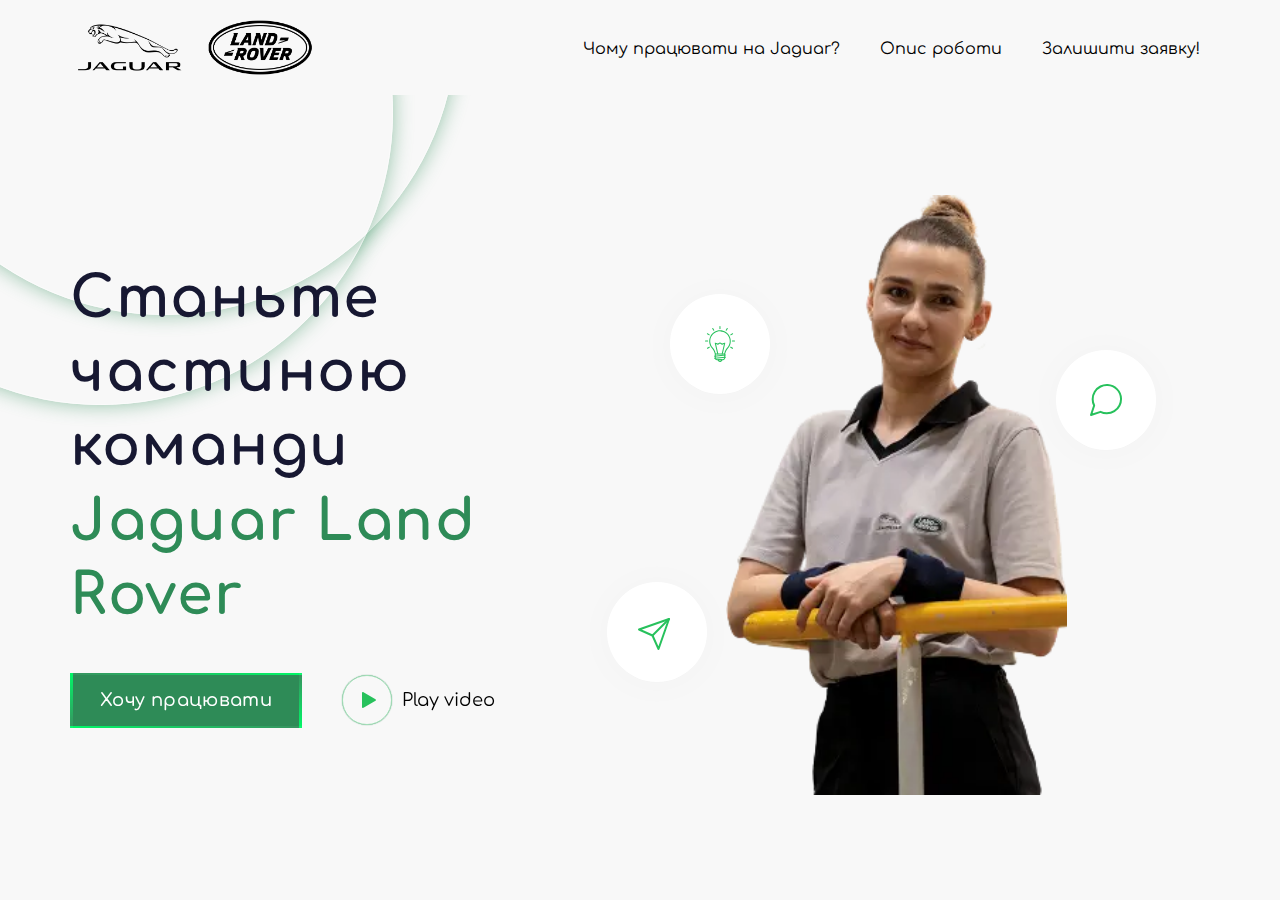
==== home.html @ 3f3bcf2e "Add files via upload" ====
<!DOCTYPE html>
<html lang="ru">

<head>
	<title>Jaguar Land Rover</title>
	<meta charset="UTF-8">
	<meta name="format-detection" content="telephone=no">
	<!-- <style>body{opacity: 0;}</style> -->
	<link rel="stylesheet" href="css/style.min.css?_v=20221115223405">
	<link rel="shortcut icon" href="favicon.ico">
	<!-- <meta name="robots" content="noindex, nofollow"> -->
	<meta name="viewport" content="width=device-width, initial-scale=1.0">
</head>

<body>
	<div data-fp data-fp-effect="fade" data-fp-bullets class="wrapper">
		<header class="header">
			<div class="header__container">
				<a href="" class="header__logo"><picture><source srcset="img/logo.webp" type="image/webp"><img src="img/logo.png" alt="Logo"></picture></a>
				<div class="header__menu menu">
					<nav class="menu__body">
						<ul class="menu__list">
							<li class="menu__item"><a id="benefits" href="#" class="menu__link">Чому працювати на Jaguar?</a></li>
							<li class="menu__item"><a id='hot-vacancy' href="#" class="menu__link">Опис роботи</a></li>
							<li class="menu__item"><a id="register-form" href="#" class="menu__link">Залишити заявку!</a></li>
						</ul>
					</nav>
				</div>
				<div class="header__actions">
					<button type="button" class="icon-menu"><span></span></button>
				</div>

			</div>
		</header>
		<main class="page">
			<section data-fp-section class="page__main main-block">
				<div class="main-block__container">
					<div class="main-block__body">
						<h1 class="main-block__title title title_main">Станьте частиною команди <span>Jaguar Land Rover</span> </h1>
						<div class="main-block__action">
							<button type="button" data-popup="#form-popup" class="main__button button">Хочу працювати<span></span><span></span><span></span><span></span></button>
							<button type="button" data-popup="#popup" data-popup-youtube="NEhsQ5lwHX8" class="main-block__play-video">Play video</button>
						</div>
					</div>
					<div class="main-block__image-ibg_contain">
						<picture><source srcset="img/main-block/01.webp" type="image/webp"><img src="img/main-block/01.png" alt="Image"></picture>
					</div>
					<div class="main-block__items items-main-block">
						<div data-prlx-mouse data-prlx-cx="100" data-prlx-cy="100" class="items-main-block__item items-main-block__item_1">
							<img src="img/main-block/icons/01.svg" alt="">
						</div>
						<div data-prlx-mouse data-prlx-cx="100" data-prlx-cy="100" data-prlx-dxr data-prlx-dyr class="items-main-block__item items-main-block__item_2">
							<img src="img/main-block/icons/02.svg" alt="">
						</div>
						<div data-prlx-mouse data-prlx-cx="100" data-prlx-cy="100" class="items-main-block__item items-main-block__item_3">
							<img src="img/main-block/icons/03.svg" alt="">
						</div>
					</div>
				</div>
				<div class="main-block__icons icons-main-block">
					<div data-prlx-mouse data-prlx-cx="150" data-prlx-cy="150" class="icons-main-block__circle icons-main-block__circle_1"></div>
					<div data-prlx-mouse data-prlx-cx="150" data-prlx-cy="150" data-prlx-dxr data-prlx-dyr class="icons-main-block__circle icons-main-block__circle_2"></div>
				</div>
			</section>
			<section data-fp-section class="page__work work-page">
				<div class="work-page__container">
					<div class="work-page__content">
						<div class="work-page__title title">Робота в Словаччині на виробничій лінії</div>
						<div class="work-page__text text">
							<p>Робота в Словаччині на виробничій лінії, де виробництво відбувається відповідно високих стандартів якості та точно визначених процесів.</p>
							<p>Пропонуємо роботу на повну зайнятість з оформленням напряму у компанії Jaguar Land Rover Slovakia.</p>
						</div>
						<a href="#" class="work-page__button button">Детальний опис <span></span> <span></span> <span></span></a>
					</div>
					<div class="work-page__media">
						<div class="work-page__video-ibg">
							<iframe src="https://www.youtube.com/embed/NEhsQ5lwHX8?start=1" title="YouTube video player" frameborder="0" allow="accelerometer; autoplay; clipboard-write; encrypted-media; gyroscope; picture-in-picture" allowfullscreen></iframe>
						</div>
					</div>
				</div>
			</section>
			<section data-fp-section class="page__benefits benefits-page">
				<div class="benefits-page__container">
					<h2 class="benefits-page__title title title_s44">Що ми пропонуємо</h2>
					<div class="benefits-page__items">
						<div class="benefits-page__item item-benefits-page">
							<div class="item-benefits-page__icon">
								<img src="https://www.pracajaguarlandrover.sk/wp-content/uploads/2021/05/handshake-1.svg" alt="icon">
							</div>
							<div class="item-benefits-page__title">Договір</div>
							<div class="item-benefits-page__text text">Договір на невизначений термін: одразу стаєте нашим співробітником. Пропонований пакет оплати включає основну фіксовану заробітну плату, надбавку, 13-та зарплата.</div>
						</div>
						<div class="benefits-page__item item-benefits-page">
							<div class="item-benefits-page__icon">
								<img src="https://www.pracajaguarlandrover.sk/wp-content/uploads/2021/05/dish.svg" alt="icon">
							</div>
							<div class="item-benefits-page__title">Харчування</div>
							<div class="item-benefits-page__text text">Харчування лише 1€. Під час перерви ви можете відпочити, або підкріпитися.</div>
						</div>
						<div class="benefits-page__item item-benefits-page">
							<div class="item-benefits-page__icon">
								<img src="https://www.pracajaguarlandrover.sk/wp-content/uploads/2021/05/euro-1.svg" alt="icon">
							</div>
							<div class="item-benefits-page__title">Оплата</div>
							<div class="item-benefits-page__text text">Розмір оплати надурочної роботи вищий, ніж передбачено законом.</div>
						</div>
						<div class="benefits-page__item item-benefits-page">
							<div class="item-benefits-page__icon">
								<img src="https://www.pracajaguarlandrover.sk/wp-content/uploads/2021/05/bus.svg" alt="icon">
							</div>
							<div class="item-benefits-page__title">Транспортування</div>
							<div class="item-benefits-page__text text">На місце роботи є можливість дістатись нашим автобусним транспортом, який курсує різними маршрутами з навшколишніх міст і сіл. </div>
						</div>
						<div class="benefits-page__item item-benefits-page">
							<div class="item-benefits-page__icon">
								<img src="https://www.pracajaguarlandrover.sk/wp-content/uploads/2021/05/sleeping.svg" alt="icon">
							</div>
							<div class="item-benefits-page__title">Проживання</div>
							<div class="item-benefits-page__text text">Якщо ви проживаєте на відстані більше ніж 70 кілометрів від Нітра, ви можете скористатись варіантами дешевого проживання біля заводу із зручним і безкоштовним транспортом до місця роботи.</div>
						</div>
						<div class="benefits-page__item item-benefits-page">
							<div class="item-benefits-page__icon">
								<img src="https://www.pracajaguarlandrover.sk/wp-content/uploads/2021/05/book.svg" alt="icon">
							</div>
							<div class="item-benefits-page__title">Освіта</div>
							<div class="item-benefits-page__text text">Для нас важливий ваш розвиток, тому ми пропонуємо освітні програми для навчання та кар’єрного росту.</div>
						</div>
					</div>
				</div>
			</section>
			<section data-fp-section class="page__saying saying-page">
				<div class="saying-page__container">
					<div class="saying-page__header">
						<h2 class="saying-page__title title">Що подобається нашим працівникам?</h2>
						<div data-da=".saying-page__slider, 767.98" class="saying-page__controls">
							<button type="button" class="saying-page__arrow saying-page__arrow_left">
								<img src="img/icon/arrow-right.svg" alt="arrow">
							</button>
							<button type="button" class="saying-page__arrow saying-page__arrow_right">
								<img src="img/icon/arrow-right.svg" alt="arrow">
							</button>
						</div>
					</div>
					<div class="saying-page__slider swiper">
						<div class="saying-page__wrapper swiper-wrapper">
							<div class="saying-page__slide swiper-slide">
								<div class="saying-page__image">
									<picture><source srcset="img/saying/1_UA.webp" type="image/webp"><img src="img/saying/1_UA.png" alt="image"></picture>
								</div>
								<div class="saying-page__mobile-image mobile-image">
									<div class="mobile-image__top">
										<picture><source srcset="img/saying/01_UA.webp" type="image/webp"><img src="img/saying/01_UA.png" alt="image"></picture>
									</div>
									<div class="mobile-image__bottom">
										<picture><source srcset="img/saying/1.2_UA.webp" type="image/webp"><img src="img/saying/1.2_UA.png" alt="image"></picture>
									</div>
								</div>
							</div>
							<div class="saying-page__slide swiper-slide">
								<div class="saying-page__image">
									<picture><source srcset="img/saying/2_UA.webp" type="image/webp"><img src="img/saying/2_UA.png" alt="image"></picture>
								</div>
								<div class="saying-page__mobile-image mobile-image">
									<div class="mobile-image__top">
										<picture><source srcset="img/saying/02_UA.webp" type="image/webp"><img src="img/saying/02_UA.png" alt="image"></picture>
									</div>
									<div class="mobile-image__bottom">
										<picture><source srcset="img/saying/2.2_UA.webp" type="image/webp"><img src="img/saying/2.2_UA.png" alt="image"></picture>
									</div>
								</div>
							</div>
							<div class="saying-page__slide swiper-slide">
								<div class="saying-page__image">
									<picture><source srcset="img/saying/3_UA.webp" type="image/webp"><img src="img/saying/3_UA.png" alt="image"></picture>
								</div>
								<div class="saying-page__mobile-image mobile-image">
									<div class="mobile-image__top">
										<picture><source srcset="img/saying/03_UA.webp" type="image/webp"><img src="img/saying/03_UA.png" alt="image"></picture>
									</div>
									<div class="mobile-image__bottom">
										<picture><source srcset="img/saying/3.2_UA.webp" type="image/webp"><img src="img/saying/3.2_UA.png" alt="image"></picture>
									</div>
								</div>
							</div>
							<div class="saying-page__slide swiper-slide">
								<div class="saying-page__image">
									<picture><source srcset="img/saying/4_UA.webp" type="image/webp"><img src="img/saying/4_UA.png" alt="image"></picture>
								</div>
								<div class="saying-page__mobile-image mobile-image">
									<div class="mobile-image__top">
										<picture><source srcset="img/saying/04_UA.webp" type="image/webp"><img src="img/saying/04_UA.png" alt="image"></picture>
									</div>
									<div class="mobile-image__bottom">
										<picture><source srcset="img/saying/4.2_UA.webp" type="image/webp"><img src="img/saying/4.2_UA.png" alt="image"></picture>
									</div>
								</div>
							</div>
							<div class="saying-page__slide swiper-slide">
								<div class="saying-page__image">
									<picture><source srcset="img/saying/5_UA.webp" type="image/webp"><img src="img/saying/5_UA.png" alt="image"></picture>
								</div>
								<div class="saying-page__mobile-image mobile-image">
									<div class="mobile-image__top">
										<picture><source srcset="img/saying/05_UA.webp" type="image/webp"><img src="img/saying/05_UA.png" alt="image"></picture>
									</div>
									<div class="mobile-image__bottom">
										<picture><source srcset="img/saying/5.2_UA.webp" type="image/webp"><img src="img/saying/5.2_UA.png" alt="image"></picture>
									</div>
								</div>
							</div>
						</div>
					</div>
				</div>
			</section>
			<section data-fp-section class="page__hot-vacancy hot-vacancy">
				<div class="hot-vacancy__container">
					<h2 class="hot-vacancy__title title title">Опис роботи</h2>
					<div class="hot-vacancy__body">
						<div class="hot-vacancy__content">
							<div class="hot-vacancy__sub-title">Оператор/ка виробництва початкова <span>заробітна плата : 1276€</span>
							</div>
							<div class="hot-vacancy__text text">Включає гарантовану тарифну заробітну плату в розмірі 1160 євро + бонус за відвідуваність до 10% (максимум 116 євро). <span>Ми гарантуємо підвищення заробітної плати під час наступних 6 років</span></div>
						</div>
						<div class="hot-vacancy__image">
							<picture><source srcset="img/hot-vacancy/image.webp" type="image/webp"><img src="img/hot-vacancy/image.jpeg" alt="image"></picture>
						</div>
					</div>
				</div>
			</section>
			<section data-fp-section id="advantages" class="page__advantages advantages-page">
				<div class="advantages-page__container">
					<h2 class="advantages-page__title title">Широкий спектр переваг</h2>
					<ol class="advantages-page__list list-advantages">
						<li class="list-advantages__item">Безкоштовний автобусний транспорт або грошова надбавка на транспорт</li>
						<li class="list-advantages__item">Харчування лише за 1 євро</li>
						<li class="list-advantages__item">400 євро на рік у вигляді бонусів за вашим вибором</li>
						<li class="list-advantages__item">До 150 євро допомоги на відпочинок та навчання</li>
						<li class="list-advantages__item">Підвищені надбавки за понаднормову роботу у вихідні дні, у порівнянні з тим, що передбачено трудовим законодавством.</li>
						<li class="list-advantages__item">100% покриття страхування життя та від нещасних випадків, додаткові внески роботодавця у пенсійне накопичення</li>
						<li class="list-advantages__item">Інші переваги офіціного працевлаштування, про які дізнаєтесь після реєстрації </li>
					</ol>
					<div class="advantages-page__city">Місце виконання роботи: <span>місто Нітра</span></div>
					<div class="advantages-page__text text">Ми забезпечуємо навчання та підтримку наших працівників, щоб ви знайшли роботу, якою будете пишатися.</div>
					<div class="advantages-page__sub-text">* усі суми в євро наведені до утримання податів та зборів</div>
				</div>
			</section>
			<section data-fp-section class="page__job job-page">
				<div class="job-page__container">
					<h2 class="job-page__title title">Також в нас є інші <span>відкриті вакансії</span> </h2>
					<ol class="job-page__list">
						<li class="job-page__item">Працівник технічного обслуговування у кузовному відділі</li>
						<li class="job-page__item">Виправних дефектів у кузовному відділі</li>
						<li class="job-page__item">Працівник технічного обслуговування у монтажному відділі</li>
						<li class="job-page__item">Автоелектрик</li>
						<li class="job-page__item">Автомеханік</li>
						<li class="job-page__item">Виправних дефектів у фарбувальному відділі</li>
						<li class="job-page__item">Технік з’єднання</li>
					</ol>
				</div>
			</section>
		</main>
		<div data-fp-section class="bottom">
			<div class="page__form form-page">
				<div class="form-page__container">
					<div class=" form-page__content">
						<div class="form-page__title-form title">Залишайте заявку і ми передзвонимо Вам для реєстрації на роботу</div>
						<form data-dev id="form" action="#" class="form-register">
							<div class="form-register__item">
								<label for="name" class="form-register__label">Ім’я*</label>
								<input id="name" data-required autocomplete="off" type="text" name="form[]" data-error="Введіть ваше ім’я" placeholder="Ваше повне ім’я" class="form-register__input">
							</div>
							<div class="form-register__item">
								<label for="phone" class="form-register__label">Номер телефону*</label>
								<input id="phone" data-required="tel" autocomplete="off" type="number" name="form[]" data-error="Введіть ваш номер телефону" placeholder="Ваш номер телефону" class="form-register__input">
							</div>
							<div class="form-register__item">
								<label for="email" class="form-register__label">Електронна пошта</label>
								<input autocomplete="off" type="email" name="form[]" data-error="Ошибка" placeholder="Пошта" class="form-register__input">
							</div>
							<button data-popup="#form-send-popup" type="submit" class="form-register__button button">НАДІСЛАТИ
								<span></span>
								<span></span>
								<span></span>
								<span></span>
							</button>
						</form>
					</div>
				</div>
			</div>
			<footer class="footer">
				<div class="footer__container">
					<a href="#" class="footer__logo">
						<picture><source srcset="img/logo.webp" type="image/webp"><img src="img/logo.png" alt="logo"></picture>
					</a>
					<a href="mailto:nabir@robotajaguarlandrover.com.ua" class="footer__mail">nabir@robotajaguarlandrover.com.ua</a>
				</div>
			</footer>
		</div>
	</div>
	<div id="popup" aria-hidden="true" class="popup">
		<div class="popup__wrapper">
			<div class="popup__content">
				<button data-close type="button" class="popup__close">Закрыти</button>
				<div class="popup__text">
				</div>
			</div>
		</div>
	</div>

	<div id="form-popup" aria-hidden="true" class="popup">
		<div class="popup__wrapper">
			<div class="popup__content">
				<button data-close type="button" class="popup__close">Закрити</button>
				<div class="form-page form-page_popup">
					<div class="form-page__title-form title">Залишайте заявку і ми передзвонимо Вам для реєстрації на роботу</div>
					<form data-dev id="form" action="#" class="form-register">
						<div class="form-register__item">
							<label for="name" class="form-register__label">Ім’я*</label>
							<input id="name" data-required autocomplete="off" type="text" name="form[]" data-error="Введіть ваше ім’я" placeholder="Ваше повне ім’я" class="form-register__input">
						</div>
						<div class="form-register__item">
							<label for="phone" class="form-register__label">Номер телефону*</label>
							<input id="phone" data-required="tel" autocomplete="off" type="number" name="form[]" data-error="Введіть ваш номер телефону" placeholder="Ваш номер телефону" class="form-register__input">
						</div>
						<div class="form-register__item">
							<label for="email" class="form-register__label">Електронна пошта</label>
							<input autocomplete="off" type="email" name="form[]" data-error="Ошибка" placeholder="Пошта" class="form-register__input">
						</div>
						<button data-popup="#form-send-popup" type="submit" class="form-register__button button">НАДІСЛАТИ
							<span></span>
							<span></span>
							<span></span>
							<span></span>
						</button>
					</form>
				</div>
			</div>
		</div>
	</div>


	<div id="form-send-popup" aria-hidden="true" class="popup">
		<div class="popup__wrapper">
			<div class="popup__content">
				<button data-close type="button" class="popup__close">Закрити</button>
				<div class="popup__text">
					<p>Вашу заявку успішно відправлено!</p>
					<p>Найближчим часом з вами зв'яжуться для уточнення всіх деталей.</p>
				</div>
			</div>
		</div>
	</div>
	<script src="js/app.min.js?_v=20221115223405"></script>
</body>

</html>
---- css/style.min.css ----
@charset "UTF-8";@import url(https://fonts.googleapis.com/css?family=Comfortaa:300,regular,500,600,700&display=swap);*{padding:0;margin:0;border:0}*,:after,:before{-webkit-box-sizing:border-box;box-sizing:border-box}body,html{height:100%;min-width:320px}body{color:#000;line-height:1;font-family:Comfortaa;font-size:1.125rem;-ms-text-size-adjust:100%;-moz-text-size-adjust:100%;-webkit-text-size-adjust:100%;-webkit-font-smoothing:antialiased;-moz-osx-font-smoothing:grayscale}button,input,textarea{font-family:Comfortaa;font-size:inherit}button{cursor:pointer;color:inherit;background-color:inherit}a{color:inherit}a:link,a:visited{text-decoration:none}a:hover{text-decoration:none}ul li{list-style:none}img{vertical-align:top}h1,h2,h3,h4,h5,h6{font-weight:inherit;font-size:inherit}body{background-color:#f8f8f8}.lock body{overflow:hidden;-ms-touch-action:none;touch-action:none;-ms-scroll-chaining:none;overscroll-behavior:none}.wrapper{min-height:100%;display:-webkit-box;display:-ms-flexbox;display:flex;-webkit-box-orient:vertical;-webkit-box-direction:normal;-ms-flex-direction:column;flex-direction:column;overflow:hidden}.wrapper>main{-webkit-box-flex:1;-ms-flex:1 1 auto;flex:1 1 auto}.wrapper>*{min-width:0}[class*=__container]{max-width:71.25rem;-webkit-box-sizing:content-box;box-sizing:content-box;margin:0 auto;padding:0 .9375rem}.button{display:inline-block;position:relative;padding:.875rem 1.875rem;font-weight:500;line-height:150%;letter-spacing:.02em;-ms-flex-negative:0;flex-shrink:0;text-align:center;overflow:hidden;background-color:#2e8b57;-webkit-transition:all .5s ease 0s;-o-transition:all .5s ease 0s;transition:all .5s ease 0s;color:#fff}.button::before{content:"";position:absolute;top:.125rem;left:.125rem;bottom:.125rem;width:0%;background-color:rgba(255,255,255,.05);-webkit-transition:all .5s ease 0s;-o-transition:all .5s ease 0s;transition:all .5s ease 0s}.button span:nth-child(1){position:absolute;top:0;left:0;width:100%;height:.125rem;background:-webkit-gradient(linear,left top,right top,from(rgba(255,255,255,.05)),to(#00f867));background:-o-linear-gradient(left,rgba(255,255,255,.05),#00f867);background:linear-gradient(to right,rgba(255,255,255,.05),#00f867);-webkit-animation:animate1 2s linear infinite;animation:animate1 2s linear infinite}.button span:nth-child(2){position:absolute;top:0;right:0;width:.1875rem;height:100%;background:-webkit-gradient(linear,left top,left bottom,from(rgba(255,255,255,.05)),to(#00f867));background:-o-linear-gradient(top,rgba(255,255,255,.05),#00f867);background:linear-gradient(to bottom,rgba(255,255,255,.05),#00f867);-webkit-animation:animate2 2s linear infinite;animation:animate2 2s linear infinite;-webkit-animation-delay:1s;animation-delay:1s}.button span:nth-child(3){position:absolute;bottom:0;right:0;width:100%;height:.125rem;background:-webkit-gradient(linear,right top,left top,from(rgba(255,255,255,.05)),to(#00f867));background:-o-linear-gradient(right,rgba(255,255,255,.05),#00f867);background:linear-gradient(to left,rgba(255,255,255,.05),#00f867);-webkit-animation:animate3 2s linear infinite;animation:animate3 2s linear infinite}.button span:nth-child(4){position:absolute;bottom:0;left:0;width:.1875rem;height:100%;background:-webkit-gradient(linear,left bottom,left top,from(rgba(255,255,255,.05)),to(#00f867));background:-o-linear-gradient(bottom,rgba(255,255,255,.05),#00f867);background:linear-gradient(to top,rgba(255,255,255,.05),#00f867);-webkit-animation:animate4 2s linear infinite;animation:animate4 2s linear infinite;-webkit-animation-delay:1s;animation-delay:1s}@-webkit-keyframes animate1{from{-webkit-transform:translateX(-100%);transform:translateX(-100%)}to{-webkit-transform:translateX(100%);transform:translateX(100%)}}@keyframes animate1{from{-webkit-transform:translateX(-100%);transform:translateX(-100%)}to{-webkit-transform:translateX(100%);transform:translateX(100%)}}@-webkit-keyframes animate2{from{-webkit-transform:translateY(-100%);transform:translateY(-100%)}to{-webkit-transform:translateY(100%);transform:translateY(100%)}}@keyframes animate2{from{-webkit-transform:translateY(-100%);transform:translateY(-100%)}to{-webkit-transform:translateY(100%);transform:translateY(100%)}}@-webkit-keyframes animate3{from{-webkit-transform:translateX(100%);transform:translateX(100%)}to{-webkit-transform:translateX(-100%);transform:translateX(-100%)}}@keyframes animate3{from{-webkit-transform:translateX(100%);transform:translateX(100%)}to{-webkit-transform:translateX(-100%);transform:translateX(-100%)}}@-webkit-keyframes animate4{from{-webkit-transform:translateY(100%);transform:translateY(100%)}to{-webkit-transform:translateY(-100%);transform:translateY(-100%)}}@keyframes animate4{from{-webkit-transform:translateY(100%);transform:translateY(100%)}to{-webkit-transform:translateY(-100%);transform:translateY(-100%)}}body::after{content:"";background-color:rgba(0,0,0,.5);position:fixed;width:100%;height:100%;top:0;left:0;opacity:0;-webkit-transition:opacity .8s ease 0s;-o-transition:opacity .8s ease 0s;transition:opacity .8s ease 0s;pointer-events:none;z-index:149}.popup-show body::after{opacity:1}.popup{position:fixed;top:0;left:0;bottom:0;right:0;padding:30px 10px;-webkit-transition:visibility .8s ease 0s;-o-transition:visibility .8s ease 0s;transition:visibility .8s ease 0s;visibility:hidden;pointer-events:none}.popup_show{z-index:150;visibility:visible;overflow:auto;pointer-events:auto}.popup_show .popup__content{visibility:visible;-webkit-transform:scale(1);-ms-transform:scale(1);transform:scale(1)}.popup__wrapper{display:-webkit-box;display:-ms-flexbox;display:flex;-webkit-box-orient:vertical;-webkit-box-direction:normal;-ms-flex-direction:column;flex-direction:column;-webkit-box-align:center;-ms-flex-align:center;align-items:center;min-height:100%;-webkit-box-flex:1;-ms-flex:1 1 auto;flex:1 1 auto;width:100%;display:flex;-webkit-box-pack:center;-ms-flex-pack:center;justify-content:center;align-items:center}.popup__content{visibility:hidden;-webkit-transform:scale(0);-ms-transform:scale(0);transform:scale(0);-webkit-transition:-webkit-transform .3s ease 0s;transition:-webkit-transform .3s ease 0s;-o-transition:transform .3s ease 0s;transition:transform .3s ease 0s;transition:transform .3s ease 0s,-webkit-transform .3s ease 0s;background-color:#eee;padding:20px;width:100%;max-width:900px;border-radius:20px}.lock .popup__content{visibility:visible}.popup__close{display:block;margin-left:auto;font-weight:700}.popup__close:not(:last-child){margin-bottom:1.25rem}.popup__text{line-height:1.2;text-align:center;-webkit-box-align:center;-ms-flex-align:center;align-items:center;font-size:1.875rem;position:relative;padding:1.25rem 0 2.5rem}.popup__text p:not(:last-child){margin-bottom:.625rem}.popup__text iframe{position:absolute;width:100%;height:100%;-o-object-fit:cover;object-fit:cover}.fp-init body{overflow:hidden;-ms-touch-action:none;touch-action:none;-ms-scroll-chaining:none;overscroll-behavior:none}[data-fp]{min-height:100vh}.touch [data-fp]{min-height:calc(var(--vh,1vh) * 100)}.fp-init [data-fp]{z-index:1;-ms-touch-action:none;touch-action:none;position:relative;overflow:hidden}.fp-switching [data-fp-section]{-ms-touch-action:none;touch-action:none}.fp-init [data-fp-section]{position:absolute;top:0;left:0;right:0;bottom:0;width:100%;height:100%;overflow:auto}.fp-init .cards-mode [data-fp-section],.fp-init .slider-mode [data-fp-section]{-webkit-transition:-webkit-transform .7s cubic-bezier(.55,.085,0,.99) 0s;transition:-webkit-transform .7s cubic-bezier(.55,.085,0,.99) 0s;-o-transition:transform .7s cubic-bezier(.55,.085,0,.99) 0s;transition:transform .7s cubic-bezier(.55,.085,0,.99) 0s;transition:transform .7s cubic-bezier(.55,.085,0,.99) 0s,-webkit-transform .7s cubic-bezier(.55,.085,0,.99) 0s}.fp-init .fade-mode [data-fp-section]{-webkit-transition:opacity .5s ease-in-out 0s,visibility .5s ease-in-out 0s;-o-transition:opacity .5s ease-in-out 0s,visibility .5s ease-in-out 0s;transition:opacity .5s ease-in-out 0s,visibility .5s ease-in-out 0s}.fp-bullets{position:fixed;top:50%;-webkit-transform:translate(0,-50%);-ms-transform:translate(0,-50%);transform:translate(0,-50%);right:2.5rem;max-height:100%;display:-webkit-box;display:-ms-flexbox;display:flex;-webkit-box-orient:vertical;-webkit-box-direction:normal;-ms-flex-direction:column;flex-direction:column;-ms-flex-wrap:wrap;flex-wrap:wrap;-webkit-box-align:center;-ms-flex-align:center;align-items:center;-webkit-box-pack:center;-ms-flex-pack:center;justify-content:center;z-index:10;gap:.625rem}.fp-bullets .fp-bullet{cursor:pointer;width:1.25rem;height:1.25rem;-webkit-box-flex:0;-ms-flex:0 0 1.25rem;flex:0 0 1.25rem;border-radius:.625rem;background-color:#2e8b57;-webkit-box-shadow:0 0 .1875rem #2e8b57,0 0 1.875rem rgba(255,255,255,.8);box-shadow:0 0 .1875rem #2e8b57,0 0 1.875rem rgba(255,255,255,.8);border:.0625rem solid #333;opacity:.6;-webkit-transition:opacity .4s ease-in-out 0s,background-color .4s ease-in-out 0s,-webkit-transform .4s ease-in-out 0s,-webkit-box-shadow .4s ease-in-out 0s;transition:opacity .4s ease-in-out 0s,background-color .4s ease-in-out 0s,-webkit-transform .4s ease-in-out 0s,-webkit-box-shadow .4s ease-in-out 0s;-o-transition:transform .4s ease-in-out 0s,opacity .4s ease-in-out 0s,background-color .4s ease-in-out 0s,box-shadow .4s ease-in-out 0s;transition:transform .4s ease-in-out 0s,opacity .4s ease-in-out 0s,background-color .4s ease-in-out 0s,box-shadow .4s ease-in-out 0s;transition:transform .4s ease-in-out 0s,opacity .4s ease-in-out 0s,background-color .4s ease-in-out 0s,box-shadow .4s ease-in-out 0s,-webkit-transform .4s ease-in-out 0s,-webkit-box-shadow .4s ease-in-out 0s}.fp-bullets .fp-bullet-active{opacity:1;background-color:#2e8b57;-webkit-transform:translate3D(-.3125rem,-.125rem,0);-ms-transform:translate3D(-.3125rem,-.125rem,0);transform:translate3D(-.3125rem,-.125rem,0);-webkit-box-shadow:.3125rem .125rem .1875rem #100c46,0 0 1.875rem rgba(255,255,255,.8);box-shadow:.3125rem .125rem .1875rem #100c46,0 0 1.875rem rgba(255,255,255,.8)}[class*=-ibg]{position:relative}[class*=-ibg] img{position:absolute;width:100%;height:100%;top:0;left:0;-o-object-fit:cover;object-fit:cover}[class*=-ibg_contain] img{-o-object-fit:contain;object-fit:contain}.title{font-weight:700;font-size:2.5rem;line-height:130%;color:#171832;letter-spacing:.03em}.title span{color:#2e8b57}.text{line-height:1.6;letter-spacing:.04em}.text p:not(:last-child){margin-bottom:.625rem}input[type=number]::-webkit-inner-spin-button,input[type=number]::-webkit-outer-spin-button{-webkit-appearance:none}input[type=number],input[type=number]:focus,input[type=number]:hover{-webkit-appearance:none;appearance:none;-moz-appearance:textfield}.header{position:fixed;top:0;left:0;width:100%;z-index:50;-webkit-transition:all .5s ease 0s;-o-transition:all .5s ease 0s;transition:all .5s ease 0s;padding:1.25rem 0;background-color:#f8f8f8}.header__container{display:-webkit-box;display:-ms-flexbox;display:flex;-webkit-box-align:center;-ms-flex-align:center;align-items:center}.header__logo{position:relative;z-index:5;-webkit-box-flex:0;-ms-flex:0 1 15.625rem;flex:0 1 15.625rem}.header__logo img{max-width:100%}.header__actions{position:relative;z-index:5;display:-webkit-box;display:-ms-flexbox;display:flex;-webkit-column-gap:1.25rem;-moz-column-gap:1.25rem;column-gap:1.25rem;-webkit-box-align:center;-ms-flex-align:center;align-items:center}.menu{-webkit-box-flex:1;-ms-flex:1 1 auto;flex:1 1 auto;padding:0 .625rem;display:-webkit-box;display:-ms-flexbox;display:flex;-webkit-box-pack:end;-ms-flex-pack:end;justify-content:flex-end}.menu__list{display:-webkit-box;display:-ms-flexbox;display:flex;-ms-flex-wrap:wrap;flex-wrap:wrap;-webkit-box-pack:center;-ms-flex-pack:center;justify-content:center;-webkit-box-align:center;-ms-flex-align:center;align-items:center;row-gap:.625rem}.menu__link{position:relative;font-size:1rem;-webkit-transition:color .3s ease 0s;-o-transition:color .3s ease 0s;transition:color .3s ease 0s}.menu__link::before{pointer-events:none;content:"";position:absolute;bottom:0;right:calc(50% - .8125rem);width:0;height:.125rem;background-color:#2e8b57;opacity:0;-webkit-transition:all .5s ease 0s;-o-transition:all .5s ease 0s;transition:all .5s ease 0s}.icon-menu{display:none}.main-block{padding-top:7.5rem;padding-bottom:1.875rem}.main-block__container{position:relative;display:-webkit-box;display:-ms-flexbox;display:flex;-webkit-box-align:center;-ms-flex-align:center;align-items:center;-webkit-box-pack:justify;-ms-flex-pack:justify;justify-content:space-between;gap:1.25rem;min-height:100%}.main-block__body{-webkit-box-flex:0;-ms-flex:0 1 45%;flex:0 1 45%}.main-block__title:not(:last-child){margin-bottom:2.5rem}.main-block__action{display:-webkit-box;display:-ms-flexbox;display:flex;gap:2.5rem;-webkit-box-align:center;-ms-flex-align:center;align-items:center}.main-block__play-video{position:relative;padding-left:3.75rem;-ms-flex-negative:0;flex-shrink:0;-webkit-transition:all .5s ease 0s;-o-transition:all .5s ease 0s;transition:all .5s ease 0s}.main-block__play-video::after,.main-block__play-video::before{content:"";position:absolute;top:50%;-webkit-transform:translate(0,-50%);-ms-transform:translate(0,-50%);transform:translate(0,-50%);left:0;height:3.125rem;width:3.125rem;-webkit-transition:all .3s ease 0s;-o-transition:all .3s ease 0s;transition:all .3s ease 0s}.main-block__play-video::before{background:url(../img/main-block/icons/play.svg) 0 0 no-repeat}.main-block__play-video::after{border-radius:50%;-webkit-box-shadow:0 0 1px #2e8d57;box-shadow:0 0 1px #2e8d57;-webkit-transform:translate(0,-50%);-ms-transform:translate(0,-50%);transform:translate(0,-50%);-webkit-animation:play 3s infinite linear;animation:play 3s infinite linear}.main-block__image-ibg_contain{-webkit-box-flex:0;-ms-flex:0 1 50%;flex:0 1 50%;padding-bottom:52.6315789474%}@-webkit-keyframes play{from{opacity:1;-webkit-box-shadow:0 0 1px #2e8d57;box-shadow:0 0 1px #2e8d57}to{opacity:0;-webkit-box-shadow:0 0 50px #2e8d57;box-shadow:0 0 50px #2e8d57}}@keyframes play{from{opacity:1;-webkit-box-shadow:0 0 1px #2e8d57;box-shadow:0 0 1px #2e8d57}to{opacity:0;-webkit-box-shadow:0 0 50px #2e8d57;box-shadow:0 0 50px #2e8d57}}.items-main-block__item{position:absolute;z-index:-1}.items-main-block__item_1{top:57.9132473623%;right:41.7094017094%}.items-main-block__item_2{top:19.4607268464%;right:36.3247863248%}.items-main-block__item_3{top:26.9636576788%;right:3.3333333333%}.icons-main-block__circle{position:absolute;border-radius:50%;border:1px solid #fff;-webkit-box-shadow:0 0 20px #2e8d57;box-shadow:0 0 20px #2e8d57;z-index:-1}.icons-main-block__circle_1{top:-30%;left:-10%}.icons-main-block__circle_2{top:-20%;left:-15%}.work-page{padding-top:7.5rem;padding-bottom:1.875rem}.work-page__container{min-height:100%;display:-webkit-box;display:-ms-flexbox;display:flex;-webkit-box-align:center;-ms-flex-align:center;align-items:center}.work-page__content{-webkit-transform:translate(-6.25rem,0);-ms-transform:translate(-6.25rem,0);transform:translate(-6.25rem,0);opacity:1;-webkit-transition:all .5s ease 0s;-o-transition:all .5s ease 0s;transition:all .5s ease 0s;-webkit-box-flex:1;-ms-flex:1 1 auto;flex:1 1 auto}.work-page__media{-webkit-box-flex:0;-ms-flex:0 0 50%;flex:0 0 50%;position:relative;-webkit-transform:translate(6.25rem,0);-ms-transform:translate(6.25rem,0);transform:translate(6.25rem,0);opacity:0;-webkit-transition:all .5s ease 0s;-o-transition:all .5s ease 0s;transition:all .5s ease 0s}.work-page__media::after,.work-page__media::before{content:"";position:absolute;background-color:#2e8b57;opacity:.2}.work-page__media::before{bottom:0;border-radius:0 100% 0 100%/0 0 100% 100%;-webkit-transform:translate(-50%,50%);-ms-transform:translate(-50%,50%);transform:translate(-50%,50%);left:0}.work-page__media::after{border-radius:50%;-webkit-transform:translate(30%,-30%);-ms-transform:translate(30%,-30%);transform:translate(30%,-30%);top:0;right:0}.work-page__video-ibg{border-radius:10px;overflow:hidden;position:relative;padding-bottom:60.5405405405%;z-index:1}.work-page__video-ibg iframe{position:absolute;width:100%;height:100%;top:0;left:0;-o-object-fit:cover;object-fit:cover}.work-page.active-section .work-page__content{-webkit-transform:translate(0,0);-ms-transform:translate(0,0);transform:translate(0,0);opacity:1}.work-page.active-section .work-page__media{opacity:1;-webkit-transform:translate(0,0);-ms-transform:translate(0,0);transform:translate(0,0)}.benefits-page{padding-top:7.5rem;padding-bottom:1.875rem;background-color:#fff}.benefits-page__container{min-height:100%;display:-webkit-box;display:-ms-flexbox;display:flex;-webkit-box-align:center;-ms-flex-align:center;align-items:center;-webkit-box-pack:center;-ms-flex-pack:center;justify-content:center;-webkit-box-orient:vertical;-webkit-box-direction:normal;-ms-flex-direction:column;flex-direction:column;-webkit-transition:all .5s ease 0s;-o-transition:all .5s ease 0s;transition:all .5s ease 0s}.benefits-page__title{opacity:0;-webkit-transform:translate(0,-6.25rem);-ms-transform:translate(0,-6.25rem);transform:translate(0,-6.25rem);-webkit-transition:all .5s ease 0s;-o-transition:all .5s ease 0s;transition:all .5s ease 0s;text-align:center}.benefits-page__title:not(:last-child){margin-bottom:1.5625rem}.active-section.benefits-page .benefits-page__title{opacity:1;-webkit-transform:translate(0,0);-ms-transform:translate(0,0);transform:translate(0,0)}.benefits-page__items{display:-ms-grid;display:grid;grid-template-columns:repeat(auto-fill,minmax(17.5rem,1fr));gap:1.875rem}.item-benefits-page{background:rgba(255,255,255,.7);border:1px solid rgba(0,0,0,.1);border-radius:10px;-webkit-box-shadow:0 6px 30px rgba(0,0,0,.03);box-shadow:0 6px 30px rgba(0,0,0,.03);padding:1.4375rem;text-align:center;-webkit-transition:all .5s ease 0s;-o-transition:all .5s ease 0s;transition:all .5s ease 0s}.item-benefits-page:nth-child(3n+2){opacity:0;-webkit-transform:translate(0,6.25rem);-ms-transform:translate(0,6.25rem);transform:translate(0,6.25rem)}.item-benefits-page:nth-child(3n+1){opacity:0;-webkit-transform:translate(-6.25rem,0);-ms-transform:translate(-6.25rem,0);transform:translate(-6.25rem,0)}.item-benefits-page:nth-child(3n+3){opacity:0;-webkit-transform:translate(6.25rem,0);-ms-transform:translate(6.25rem,0);transform:translate(6.25rem,0)}.active-section.benefits-page .item-benefits-page:nth-child(3n+2){opacity:1;-webkit-transform:translate(0,0);-ms-transform:translate(0,0);transform:translate(0,0)}.active-section.benefits-page .item-benefits-page:nth-child(3n+1){opacity:1;-webkit-transform:translate(0,0);-ms-transform:translate(0,0);transform:translate(0,0)}.active-section.benefits-page .item-benefits-page:nth-child(3n+3){opacity:1;-webkit-transform:translate(0,0);-ms-transform:translate(0,0);transform:translate(0,0)}.active-section.benefits-page .item-benefits-page:nth-child(2n+3){opacity:1;-webkit-transform:translate(0,0);-ms-transform:translate(0,0);transform:translate(0,0)}.item-benefits-page__icon{margin:0 auto;width:6.25rem;height:6.25rem;padding:1.875rem;background-color:#2e8b57;border-radius:50%}.item-benefits-page__icon img{max-width:100%}.item-benefits-page__icon:not(:last-child){margin-bottom:1.25rem}.item-benefits-page__title{font-weight:700;font-size:1.25rem;letter-spacing:.03em}.item-benefits-page__title:not(:last-child){margin-bottom:1.25rem}.item-benefits-page__text{font-size:.875rem;opacity:.8}.saying-page{padding-top:7.5rem;padding-bottom:1.875rem}.saying-page__container{min-height:100%;display:-webkit-box;display:-ms-flexbox;display:flex;-webkit-box-orient:vertical;-webkit-box-direction:normal;-ms-flex-direction:column;flex-direction:column;-webkit-box-pack:center;-ms-flex-pack:center;justify-content:center}.saying-page__header{display:-webkit-box;display:-ms-flexbox;display:flex;-webkit-box-align:center;-ms-flex-align:center;align-items:center;-webkit-box-pack:justify;-ms-flex-pack:justify;justify-content:space-between;gap:1.25rem;-webkit-transition:all .5s ease 0s;-o-transition:all .5s ease 0s;transition:all .5s ease 0s;-webkit-transform:translate(0,-6.25rem);-ms-transform:translate(0,-6.25rem);transform:translate(0,-6.25rem);opacity:0}.active-section.saying-page .saying-page__header{-webkit-transform:translate(0,0);-ms-transform:translate(0,0);transform:translate(0,0);opacity:1}.saying-page__title{position:relative}.saying-page__controls{display:-webkit-box;display:-ms-flexbox;display:flex;gap:2.5rem;-webkit-box-pack:center;-ms-flex-pack:center;justify-content:center}.saying-page__arrow{width:4.5rem;height:4.5rem;border-radius:50%;background:#fff;padding:1.625rem;-webkit-transition:all .5s ease 0s;-o-transition:all .5s ease 0s;transition:all .5s ease 0s}.saying-page__arrow.swiper-button-disabled{opacity:.5;cursor:not-allowed}.saying-page__arrow img{max-width:100%}.saying-page__arrow_left{-webkit-transform:rotateY(-180deg);transform:rotateY(-180deg)}.saying-page__slider{-webkit-transition:all .5s ease 0s;-o-transition:all .5s ease 0s;transition:all .5s ease 0s;-webkit-transform:translate(0,6.25rem);-ms-transform:translate(0,6.25rem);transform:translate(0,6.25rem);opacity:0}.active-section.saying-page .saying-page__slider{-webkit-transform:translate(0,0);-ms-transform:translate(0,0);transform:translate(0,0);opacity:1}.saying-page__wrapper:not(:last-child){margin-bottom:2.5rem}.saying-page__slide{border:1px solid rgba(0,0,0,.1);border-radius:10px;overflow:hidden}.saying-page__image img{width:100%}.saying-page__mobile-image img{width:100%}.mobile-image{display:none}.hot-vacancy{padding-top:7.5rem;padding-bottom:1.875rem;background-color:#fff}.hot-vacancy__container{min-height:100%;display:-webkit-box;display:-ms-flexbox;display:flex;-webkit-box-orient:vertical;-webkit-box-direction:normal;-ms-flex-direction:column;flex-direction:column;-webkit-box-pack:center;-ms-flex-pack:center;justify-content:center}.hot-vacancy__title{text-align:center;-webkit-transition:all .5s ease 0s;-o-transition:all .5s ease 0s;transition:all .5s ease 0s;-webkit-transform:translate(0,-6.25rem);-ms-transform:translate(0,-6.25rem);transform:translate(0,-6.25rem)}.active-section.hot-vacancy .hot-vacancy__title{-webkit-transform:translate(0,0);-ms-transform:translate(0,0);transform:translate(0,0);opacity:1}.hot-vacancy__body{display:-webkit-box;display:-ms-flexbox;display:flex;gap:1.875rem}.hot-vacancy__content{-webkit-transition:all .5s ease 0s;-o-transition:all .5s ease 0s;transition:all .5s ease 0s;-webkit-transform:translate(-6.25rem,0);-ms-transform:translate(-6.25rem,0);transform:translate(-6.25rem,0)}.active-section.hot-vacancy .hot-vacancy__content{-webkit-transform:translate(0,0);-ms-transform:translate(0,0);transform:translate(0,0);opacity:1}.hot-vacancy__sub-title{font-size:1.5625rem;line-height:1.3333333333}.hot-vacancy__sub-title span{color:#2e8b57}.hot-vacancy__sub-title:not(:last-child){margin-bottom:2.5rem}.hot-vacancy__text span{text-decoration:underline}.hot-vacancy__image{position:relative;-ms-flex-item-align:center;-ms-grid-row-align:center;align-self:center;-webkit-transition:all .5s ease 0s;-o-transition:all .5s ease 0s;transition:all .5s ease 0s;-webkit-transform:translate(6.25rem,0);-ms-transform:translate(6.25rem,0);transform:translate(6.25rem,0);-webkit-box-flex:0;-ms-flex:0 0 50%;flex:0 0 50%}.active-section.hot-vacancy .hot-vacancy__image{-webkit-transform:translate(0,0);-ms-transform:translate(0,0);transform:translate(0,0);opacity:1}.hot-vacancy__image::before{content:"";position:absolute;width:100%;height:100%;top:0;left:0;-webkit-transform:rotate(-8deg);-ms-transform:rotate(-8deg);transform:rotate(-8deg);background-color:#222;-webkit-box-shadow:0 0 .625rem #070707;box-shadow:0 0 .625rem #070707;border-radius:10px;z-index:-1}.hot-vacancy__image img{border-radius:10px;max-width:100%}.advantages-page{padding-top:7.5rem;padding-bottom:1.875rem}.advantages-page__container{min-height:100%;display:-webkit-box;display:-ms-flexbox;display:flex;-webkit-box-orient:vertical;-webkit-box-direction:normal;-ms-flex-direction:column;flex-direction:column;-webkit-box-pack:center;-ms-flex-pack:center;justify-content:center}.advantages-page__title{text-align:center;-webkit-transition:all .5s ease 0s;-o-transition:all .5s ease 0s;transition:all .5s ease 0s;-webkit-transform:translate(0,-6.25rem);-ms-transform:translate(0,-6.25rem);transform:translate(0,-6.25rem)}.active-section.advantages-page .advantages-page__title{-webkit-transform:translate(0,0);-ms-transform:translate(0,0);transform:translate(0,0);opacity:1}.advantages-page__title:not(:last-child){margin-bottom:1.25rem}.advantages-page__list:not(:last-child){margin-bottom:2.1875rem}.advantages-page__city span{color:#2e8b57}.advantages-page__city:not(:last-child){margin-bottom:.625rem}.advantages-page__text{line-height:1.3333333333}.advantages-page__text:not(:last-child){margin-bottom:.625rem}.advantages-page__sub-text{font-size:.875rem;opacity:.6}.advantages-page__city,.advantages-page__list,.advantages-page__sub-text,.advantages-page__text{-webkit-transition:all .5s ease 0s;-o-transition:all .5s ease 0s;transition:all .5s ease 0s;-webkit-transform:translate(0,6.25rem);-ms-transform:translate(0,6.25rem);transform:translate(0,6.25rem)}.active-section.advantages-page .advantages-page__city,.active-section.advantages-page .advantages-page__list,.active-section.advantages-page .advantages-page__sub-text,.active-section.advantages-page .advantages-page__text{-webkit-transform:translate(0,0);-ms-transform:translate(0,0);transform:translate(0,0);opacity:1}.list-advantages{list-style-type:none;counter-reset:item;display:-ms-grid;display:grid;gap:.625rem}.list-advantages__item{font-size:1.25rem;line-height:1.75;display:-webkit-box;display:-ms-flexbox;display:flex;-webkit-box-align:center;-ms-flex-align:center;align-items:center;gap:1.25rem}.list-advantages__item::before{display:-webkit-box;display:-ms-flexbox;display:flex;-webkit-box-pack:center;-ms-flex-pack:center;justify-content:center;-webkit-box-align:center;-ms-flex-align:center;align-items:center;-ms-flex-item-align:start;-ms-grid-row-align:start;align-self:start;color:#fff;counter-increment:item;content:counter(item);width:4.5rem;height:4rem;background:url(../img/icon/list.svg) center/cover no-repeat;font-size:1.5rem;text-align:center;font-weight:600;-ms-flex-negative:0;flex-shrink:0}.list-advantages__item:first-child::before{background:url(../img/icon/list-first-child.svg) center/cover no-repeat}.list-advantages__item:last-child::before{background:url(../img/icon/list-last-child.svg) center/cover no-repeat}.job-page{padding-top:7.5rem;padding-bottom:1.875rem;background-color:#fff}.job-page__container{display:-webkit-box;display:-ms-flexbox;display:flex;-webkit-box-orient:vertical;-webkit-box-direction:normal;-ms-flex-direction:column;flex-direction:column;min-height:100%;-webkit-box-pack:center;-ms-flex-pack:center;justify-content:center;gap:2.5rem}.job-page__title{text-align:center;-webkit-transition:all .5s ease 0s;-o-transition:all .5s ease 0s;transition:all .5s ease 0s;-webkit-transform:translate(0,-6.25rem);-ms-transform:translate(0,-6.25rem);transform:translate(0,-6.25rem)}.active-section.job-page .job-page__title{-webkit-transform:translate(0,0);-ms-transform:translate(0,0);transform:translate(0,0);opacity:1}.job-page__list{list-style-type:none;counter-reset:item;display:-ms-grid;display:grid;gap:1.25rem;-webkit-transition:all .5s ease 0s;-o-transition:all .5s ease 0s;transition:all .5s ease 0s;-webkit-transform:translate(0,6.25rem);-ms-transform:translate(0,6.25rem);transform:translate(0,6.25rem)}.active-section.job-page .job-page__list{-webkit-transform:translate(0,0);-ms-transform:translate(0,0);transform:translate(0,0);opacity:1}.job-page__item{font-size:1.25rem;line-height:2.25;display:-webkit-box;display:-ms-flexbox;display:flex;-webkit-box-align:center;-ms-flex-align:center;align-items:center;gap:1.25rem}.job-page__item::before{-ms-flex-item-align:start;align-self:flex-start;color:#fff;counter-increment:item;content:counter(item);border-radius:50%;width:3.375rem;height:3.375rem;background:#2e8b57;font-size:1.75rem;text-align:center;font-weight:600;-ms-flex-negative:0;flex-shrink:0;-webkit-box-shadow:0 0 5px #333;box-shadow:0 0 5px #333}.bottom{display:-webkit-box;display:-ms-flexbox;display:flex;-webkit-box-orient:vertical;-webkit-box-direction:normal;-ms-flex-direction:column;flex-direction:column;min-height:100%}.form-page{display:-ms-grid;display:grid;-webkit-box-align:center;-ms-flex-align:center;align-items:center;-webkit-box-flex:1;-ms-flex-positive:1;flex-grow:1;-webkit-transition:all .5s ease 0s;-o-transition:all .5s ease 0s;transition:all .5s ease 0s;-webkit-transform:translate(0,-6.25rem);-ms-transform:translate(0,-6.25rem);transform:translate(0,-6.25rem)}.active-section.bottom .form-page{-webkit-transform:translate(0,0);-ms-transform:translate(0,0);transform:translate(0,0);opacity:1}.form-page__content{display:-ms-grid;display:grid;justify-items:center;background-color:#fff;border:1px solid #e5e8ed;border-radius:1.25rem}.form-page__title-form{text-align:center}.form-page__title-form:not(:last-child){margin-bottom:3.125rem}.form-page.form-page_popup{padding:0;-webkit-box-flex:0;-ms-flex-positive:0;flex-grow:0;display:-ms-grid;display:grid;justify-items:center}.form-register{width:100%;max-width:37.5rem;display:-ms-grid;display:grid;gap:2.5rem}.form-register__item{display:-ms-grid;display:grid;gap:.625rem}.form-register__item._form-error input{border:.0625rem solid red}.form-register__input{border:.0625rem solid #e5e8ed;border-radius:.625rem;padding:.8125rem 1rem}.form-register__input:focus{outline:.0625rem solid #2e8b57}.form-register__button{text-transform:uppercase;-ms-grid-column-align:center;justify-self:center}.form__error{padding:.3125rem;color:red}.footer{padding:1.875rem 0;background-color:#fff}.footer__container{display:-webkit-box;display:-ms-flexbox;display:flex;-ms-flex-wrap:wrap;flex-wrap:wrap;-webkit-box-pack:justify;-ms-flex-pack:justify;justify-content:space-between;-webkit-box-align:center;-ms-flex-align:center;align-items:center;gap:1.25rem}.footer__logo{-webkit-box-flex:0;-ms-flex:0 1 15.625rem;flex:0 1 15.625rem}.footer__logo img{max-width:100%}.swiper{overflow:hidden}.swiper-wrapper{width:100%;height:100%;-webkit-box-sizing:content-box;box-sizing:content-box;display:-webkit-box;display:-ms-flexbox;display:flex;position:relative}.swiper-vertical .swiper-wrapper{-webkit-box-orient:vertical;-webkit-box-direction:normal;-ms-flex-direction:column;flex-direction:column}.swiper-autoheight .swiper-wrapper{-webkit-box-align:start;-ms-flex-align:start;align-items:flex-start}.swiper-initialized .swiper-slide{-ms-flex-negative:0;flex-shrink:0}.swiper-android .swiper-slide,.swiper-android .swiper-wrapper{-webkit-transform:translate3d(0,0,0);transform:translate3d(0,0,0)}.swiper-button-lock{display:none!important}@media (min-width:61.99875em){.saying-page__title{padding-left:5.1875rem}.saying-page__title::before{content:"";position:absolute;top:50%;left:0;width:4.25rem;height:.125rem;background-color:#2e8b57;opacity:.5;-webkit-box-shadow:0 2px 30px rgba(0,0,0,.03);box-shadow:0 2px 30px rgba(0,0,0,.03)}}@media (min-width:73.125em){.title{font-size:2.5rem}.title_main{font-size:3.5625rem}.menu__list{-webkit-column-gap:2.5rem;-moz-column-gap:2.5rem;column-gap:2.5rem}.icons-main-block__circle{width:36.5625rem}.icons-main-block__circle{height:36.5625rem}.work-page__content{padding-right:5rem}.work-page__title:not(:last-child){margin-bottom:2.5rem}.work-page__text:not(:last-child){margin-bottom:3.75rem}.work-page__media::after,.work-page__media::before{width:15.125rem}.work-page__media::after,.work-page__media::before{height:15.125rem}.saying-page__header:not(:last-child){margin-bottom:4.375rem}.hot-vacancy__title:not(:last-child){margin-bottom:3.75rem}.form-page{padding-top:8.125rem}.form-page{padding-bottom:4.375rem}.form-page__content{padding:2.5rem}.footer__mail{font-size:1.125rem}}@media (max-width:1800px){.icons-main-block__circle{opacity:.5}}@media (max-width:20em){.title{font-size:1.875rem}.title_main{font-size:2.5rem}.icons-main-block__circle{width:21.875rem}.icons-main-block__circle{height:21.875rem}.work-page__title:not(:last-child){margin-bottom:1.25rem}.work-page__text:not(:last-child){margin-bottom:2.5rem}.work-page__media::after,.work-page__media::before{width:6.25rem}.work-page__media::after,.work-page__media::before{height:6.25rem}.saying-page__header:not(:last-child){margin-bottom:2.5rem}.hot-vacancy__title:not(:last-child){margin-bottom:2.1875rem}.form-page{padding-top:6.875rem}.form-page{padding-bottom:1.875rem}.form-page__content{padding:1.25rem}.footer__mail{font-size:.875rem}}@media (max-width:84.375em){.fp-bullets .fp-bullet{display:none}.work-page__media::after{display:none}}@media (max-width:73.125em){.fp-bullets{right:1.25rem}}@media (max-width:61.99875em){.menu__body{position:fixed;width:100%;height:100%;display:-webkit-box;display:-ms-flexbox;display:flex;-webkit-box-orient:vertical;-webkit-box-direction:normal;-ms-flex-direction:column;flex-direction:column;-webkit-box-align:end;-ms-flex-align:end;align-items:flex-end;top:0;left:-100%;-webkit-transition:all .5s ease 0s;-o-transition:all .5s ease 0s;transition:all .5s ease 0s;overflow:auto;background-color:#f8f8f8;gap:1.875rem;padding-left:.9375rem;padding-right:.9375rem;padding-bottom:1.875rem}.menu__body::before{content:"";position:fixed;top:0;left:-100%;-webkit-transition:all .5s ease 0s;-o-transition:all .5s ease 0s;transition:all .5s ease 0s;width:100%;background-color:#f8f8f8;z-index:2}.menu-open .menu__body{left:0}.menu-open .menu__body::before{left:0}.menu__list{-webkit-box-align:end;-ms-flex-align:end;align-items:flex-end;-webkit-box-orient:vertical;-webkit-box-direction:normal;-ms-flex-direction:column;flex-direction:column;text-align:right;row-gap:2.5rem}.menu__link::before{right:0;bottom:-.625rem;opacity:1}.icon-menu{display:block;position:relative;width:1.875rem;height:1.125rem;cursor:pointer;z-index:5}.icon-menu span,.icon-menu::after,.icon-menu::before{content:"";-webkit-transition:all .5s ease 0s;-o-transition:all .5s ease 0s;transition:all .5s ease 0s;right:0;position:absolute;width:100%;height:.125rem;background-color:#000}.icon-menu::before{top:0}.icon-menu::after{bottom:0}.icon-menu span{top:calc(50% - .0625rem)}.menu-open .icon-menu span{width:0}.menu-open .icon-menu::before{top:calc(50% - .0625rem);-webkit-transform:rotate(-45deg);-ms-transform:rotate(-45deg);transform:rotate(-45deg)}.menu-open .icon-menu::after{bottom:calc(50% - .0625rem);-webkit-transform:rotate(45deg);-ms-transform:rotate(45deg);transform:rotate(45deg)}.items-main-block__item{opacity:.5}}@media (max-width:61.99875em) and (max-width:20em){.menu__body{padding-top:8.125rem}.menu__link{font-size:1.25rem}.menu__link::before{width:3.75rem}}@media (max-width:61.99875em) and (max-width:0.125em){.menu__body::before{height:4.5rem}}@media (max-width:61.9375em){.menu__list{-webkit-column-gap:.9375rem;-moz-column-gap:.9375rem;column-gap:.9375rem}}@media (max-width:47.99875em){.touch [data-fp]{-webkit-transition:height .2s;-o-transition:height .2s;transition:height .2s}.main-block__container{-webkit-box-orient:vertical;-webkit-box-direction:normal;-ms-flex-direction:column;flex-direction:column}.main-block__image-ibg_contain{-webkit-box-flex:1;-ms-flex:1 1 100%;flex:1 1 100%;-ms-flex-item-align:stretch;-ms-grid-row-align:stretch;align-self:stretch}.items-main-block__item_1{top:80.8909730363%;right:73.3333333333%}.items-main-block__item_2{top:35.8733880422%;right:53.4188034188%}.items-main-block__item_3{top:46.8933177022%;right:.8547008547%}.work-page__container{-webkit-box-orient:vertical;-webkit-box-direction:normal;-ms-flex-direction:column;flex-direction:column;row-gap:1.25rem;-webkit-box-align:stretch;-ms-flex-align:stretch;align-items:stretch}.work-page__content{padding-right:1.25rem}.work-page__content{padding:0}.saying-page__slider{margin:0 -.9375rem;padding-left:.9375rem}.saying-page__image{display:none}.mobile-image{display:block}.hot-vacancy__container{-webkit-box-orient:vertical;-webkit-box-direction:normal;-ms-flex-direction:column;flex-direction:column;-webkit-box-align:stretch;-ms-flex-align:stretch;align-items:stretch}.hot-vacancy__title{margin:0 -.9375rem;padding-left:.9375rem}.hot-vacancy__body{-webkit-box-orient:vertical;-webkit-box-direction:normal;-ms-flex-direction:column;flex-direction:column}}@media (max-width:47.99875em) and (max-width:29.99875em){.items-main-block__item{display:none}}@media (max-width:29.99875em){.button{width:100%}.fp-bullets{top:auto;bottom:1.25rem;-webkit-transform:translate(50%,0);-ms-transform:translate(50%,0);transform:translate(50%,0);-webkit-box-orient:horizontal;-webkit-box-direction:normal;-ms-flex-direction:row;flex-direction:row;right:50%}.main-block__action{-webkit-box-orient:vertical;-webkit-box-direction:normal;-ms-flex-direction:column;flex-direction:column;-webkit-box-align:stretch;-ms-flex-align:stretch;align-items:stretch}.main-block__play-video{-ms-flex-item-align:start;align-self:flex-start}}@media (min-width:20em) and (max-width:73.125em){@supports (font-size:clamp(1.875rem ,1.6397058824rem + 1.1764705882vw ,2.5rem)){.title{font-size:clamp(1.875rem ,1.6397058824rem + 1.1764705882vw ,2.5rem)}}@supports not (font-size:clamp(1.875rem ,1.6397058824rem + 1.1764705882vw ,2.5rem)){.title{font-size:calc(1.875rem + .625 * (100vw - 20rem)/ 53.125)}}@supports (font-size:clamp(2.5rem ,2.1rem + 2vw ,3.5625rem)){.title_main{font-size:clamp(2.5rem ,2.1rem + 2vw ,3.5625rem)}}@supports not (font-size:clamp(2.5rem ,2.1rem + 2vw ,3.5625rem)){.title_main{font-size:calc(2.5rem + 1.0625 * (100vw - 20rem)/ 53.125)}}@supports (width:clamp(21.875rem ,16.3455882353rem + 27.6470588235vw ,36.5625rem)){.icons-main-block__circle{width:clamp(21.875rem ,16.3455882353rem + 27.6470588235vw ,36.5625rem)}}@supports not (width:clamp(21.875rem ,16.3455882353rem + 27.6470588235vw ,36.5625rem)){.icons-main-block__circle{width:calc(21.875rem + 14.6875 * (100vw - 20rem)/ 53.125)}}@supports (height:clamp(21.875rem ,16.3455882353rem + 27.6470588235vw ,36.5625rem)){.icons-main-block__circle{height:clamp(21.875rem ,16.3455882353rem + 27.6470588235vw ,36.5625rem)}}@supports not (height:clamp(21.875rem ,16.3455882353rem + 27.6470588235vw ,36.5625rem)){.icons-main-block__circle{height:calc(21.875rem + 14.6875 * (100vw - 20rem)/ 53.125)}}@supports (margin-bottom:clamp(1.25rem ,0.7794117647rem + 2.3529411765vw ,2.5rem)){.work-page__title:not(:last-child){margin-bottom:clamp(1.25rem ,.7794117647rem + 2.3529411765vw ,2.5rem)}}@supports not (margin-bottom:clamp(1.25rem ,0.7794117647rem + 2.3529411765vw ,2.5rem)){.work-page__title:not(:last-child){margin-bottom:calc(1.25rem + 1.25 * (100vw - 20rem)/ 53.125)}}@supports (margin-bottom:clamp(2.5rem ,2.0294117647rem + 2.3529411765vw ,3.75rem)){.work-page__text:not(:last-child){margin-bottom:clamp(2.5rem ,2.0294117647rem + 2.3529411765vw ,3.75rem)}}@supports not (margin-bottom:clamp(2.5rem ,2.0294117647rem + 2.3529411765vw ,3.75rem)){.work-page__text:not(:last-child){margin-bottom:calc(2.5rem + 1.25 * (100vw - 20rem)/ 53.125)}}@supports (width:clamp(6.25rem ,2.9088235294rem + 16.7058823529vw ,15.125rem)){.work-page__media::after,.work-page__media::before{width:clamp(6.25rem ,2.9088235294rem + 16.7058823529vw ,15.125rem)}}@supports not (width:clamp(6.25rem ,2.9088235294rem + 16.7058823529vw ,15.125rem)){.work-page__media::after,.work-page__media::before{width:calc(6.25rem + 8.875 * (100vw - 20rem)/ 53.125)}}@supports (height:clamp(6.25rem ,2.9088235294rem + 16.7058823529vw ,15.125rem)){.work-page__media::after,.work-page__media::before{height:clamp(6.25rem ,2.9088235294rem + 16.7058823529vw ,15.125rem)}}@supports not (height:clamp(6.25rem ,2.9088235294rem + 16.7058823529vw ,15.125rem)){.work-page__media::after,.work-page__media::before{height:calc(6.25rem + 8.875 * (100vw - 20rem)/ 53.125)}}@supports (margin-bottom:clamp(2.5rem ,1.7941176471rem + 3.5294117647vw ,4.375rem)){.saying-page__header:not(:last-child){margin-bottom:clamp(2.5rem ,1.7941176471rem + 3.5294117647vw ,4.375rem)}}@supports not (margin-bottom:clamp(2.5rem ,1.7941176471rem + 3.5294117647vw ,4.375rem)){.saying-page__header:not(:last-child){margin-bottom:calc(2.5rem + 1.875 * (100vw - 20rem)/ 53.125)}}@supports (margin-bottom:clamp(2.1875rem ,1.5992647059rem + 2.9411764706vw ,3.75rem)){.hot-vacancy__title:not(:last-child){margin-bottom:clamp(2.1875rem ,1.5992647059rem + 2.9411764706vw ,3.75rem)}}@supports not (margin-bottom:clamp(2.1875rem ,1.5992647059rem + 2.9411764706vw ,3.75rem)){.hot-vacancy__title:not(:last-child){margin-bottom:calc(2.1875rem + 1.5625 * (100vw - 20rem)/ 53.125)}}@supports (padding-top:clamp(6.875rem ,6.4044117647rem + 2.3529411765vw ,8.125rem)){.form-page{padding-top:clamp(6.875rem ,6.4044117647rem + 2.3529411765vw ,8.125rem)}}@supports not (padding-top:clamp(6.875rem ,6.4044117647rem + 2.3529411765vw ,8.125rem)){.form-page{padding-top:calc(6.875rem + 1.25 * (100vw - 20rem)/ 53.125)}}@supports (padding-bottom:clamp(1.875rem ,0.9338235294rem + 4.7058823529vw ,4.375rem)){.form-page{padding-bottom:clamp(1.875rem ,.9338235294rem + 4.7058823529vw ,4.375rem)}}@supports not (padding-bottom:clamp(1.875rem ,0.9338235294rem + 4.7058823529vw ,4.375rem)){.form-page{padding-bottom:calc(1.875rem + 2.5 * (100vw - 20rem)/ 53.125)}}@supports (padding:clamp(1.25rem ,0.7794117647rem + 2.3529411765vw ,2.5rem)){.form-page__content{padding:clamp(1.25rem ,.7794117647rem + 2.3529411765vw ,2.5rem)}}@supports not (padding:clamp(1.25rem ,0.7794117647rem + 2.3529411765vw ,2.5rem)){.form-page__content{padding:calc(1.25rem + 1.25 * (100vw - 20rem)/ 53.125)}}@supports (font-size:clamp(0.875rem ,0.7808823529rem + 0.4705882353vw ,1.125rem)){.footer__mail{font-size:clamp(.875rem ,.7808823529rem + .4705882353vw ,1.125rem)}}@supports not (font-size:clamp(0.875rem ,0.7808823529rem + 0.4705882353vw ,1.125rem)){.footer__mail{font-size:calc(.875rem + .25 * (100vw - 20rem)/ 53.125)}}}@media (max-width:61.99875em) and (min-width:73.125em){.menu__body{padding-top:9.375rem}.menu__link{font-size:1.875rem}.menu__link::before{width:7.5rem}}@media (max-width:61.99875em) and (min-width:20em) and (max-width:73.125em){@supports (padding-top:clamp(8.125rem ,7.6544117647rem + 2.3529411765vw ,9.375rem)){.menu__body{padding-top:clamp(8.125rem ,7.6544117647rem + 2.3529411765vw ,9.375rem)}}@supports not (padding-top:clamp(8.125rem ,7.6544117647rem + 2.3529411765vw ,9.375rem)){.menu__body{padding-top:calc(8.125rem + 1.25 * (100vw - 20rem)/ 53.125)}}@supports (font-size:clamp(1.25rem ,1.0147058824rem + 1.1764705882vw ,1.875rem)){.menu__link{font-size:clamp(1.25rem ,1.0147058824rem + 1.1764705882vw ,1.875rem)}}@supports not (font-size:clamp(1.25rem ,1.0147058824rem + 1.1764705882vw ,1.875rem)){.menu__link{font-size:calc(1.25rem + .625 * (100vw - 20rem)/ 53.125)}}@supports (width:clamp(3.75rem ,2.3382352941rem + 7.0588235294vw ,7.5rem)){.menu__link::before{width:clamp(3.75rem ,2.3382352941rem + 7.0588235294vw ,7.5rem)}}@supports not (width:clamp(3.75rem ,2.3382352941rem + 7.0588235294vw ,7.5rem)){.menu__link::before{width:calc(3.75rem + 3.75 * (100vw - 20rem)/ 53.125)}}}@media (max-width:61.99875em) and (min-width:20em){.menu__body::before{height:6.5625rem}}@media (max-width:61.99875em) and (min-width:0.125em) and (max-width:20em){@supports (height:clamp(4.5rem ,4.4870283019rem + 10.3773584906vw ,6.5625rem)){.menu__body::before{height:clamp(4.5rem ,4.4870283019rem + 10.3773584906vw ,6.5625rem)}}@supports not (height:clamp(4.5rem ,4.4870283019rem + 10.3773584906vw ,6.5625rem)){.menu__body::before{height:calc(4.5rem + 2.0625 * (100vw - .125rem)/ 19.875)}}}@media (min-width:61.9375em) and (max-width:73.125em){@supports ((-moz-column-gap:clamp(0.9375rem ,-7.7129888268rem + 13.9664804469vw ,2.5rem)) or (column-gap:clamp(0.9375rem ,-7.7129888268rem + 13.9664804469vw ,2.5rem))){.menu__list{-webkit-column-gap:clamp(.9375rem ,-7.7129888268rem + 13.9664804469vw ,2.5rem);-moz-column-gap:clamp(.9375rem ,-7.7129888268rem + 13.9664804469vw ,2.5rem);column-gap:clamp(.9375rem ,-7.7129888268rem + 13.9664804469vw ,2.5rem)}}@supports not ((-moz-column-gap:clamp(0.9375rem ,-7.7129888268rem + 13.9664804469vw ,2.5rem)) or (column-gap:clamp(0.9375rem ,-7.7129888268rem + 13.9664804469vw ,2.5rem))){.menu__list{-webkit-column-gap:calc(.9375rem + 1.5625 * (100vw - 61.9375rem)/ 11.1875);-moz-column-gap:calc(.9375rem + 1.5625 * (100vw - 61.9375rem)/ 11.1875);column-gap:calc(.9375rem + 1.5625 * (100vw - 61.9375rem)/ 11.1875)}}}@media (max-width:61.99875em) and (min-width:47.99875em){.main-block__action{-webkit-box-orient:vertical;-webkit-box-direction:normal;-ms-flex-direction:column;flex-direction:column;-webkit-box-align:stretch;-ms-flex-align:stretch;align-items:stretch}.main-block__play-video{-ms-flex-item-align:start;align-self:flex-start}}@media (min-width:47.99875em) and (max-width:73.125em){@supports (padding-right:clamp(1.25rem ,-5.9136361375rem + 14.9246306154vw ,5rem)){.work-page__content{padding-right:clamp(1.25rem ,-5.9136361375rem + 14.9246306154vw ,5rem)}}@supports not (padding-right:clamp(1.25rem ,-5.9136361375rem + 14.9246306154vw ,5rem)){.work-page__content{padding-right:calc(1.25rem + 3.75 * (100vw - 47.99875rem)/ 25.12625)}}}@media (any-hover:hover){.button:hover{-webkit-box-shadow:.3125rem .3125rem .625rem #000;box-shadow:.3125rem .3125rem .625rem #000}.button:hover::before{width:100%}.fp-bullets .fp-bullet:hover{opacity:1}.menu__link:hover{color:#2e8b57}.menu__link:hover::before{bottom:-.9375rem;opacity:1;width:calc(100% + 1.625rem);right:-.8125rem}.main-block__play-video:hover::after,.main-block__play-video:hover::before{-webkit-transform:translate(0,-50%) scale(1.2);-ms-transform:translate(0,-50%) scale(1.2);transform:translate(0,-50%) scale(1.2)}.item-benefits-page:hover{-webkit-box-shadow:0 6px 30px rgba(0,0,0,.3);box-shadow:0 6px 30px rgba(0,0,0,.3)}.saying-page__arrow:hover{-webkit-box-shadow:0 0 .625rem #000;box-shadow:0 0 .625rem #000}.footer:hover{text-decoration:underline}}
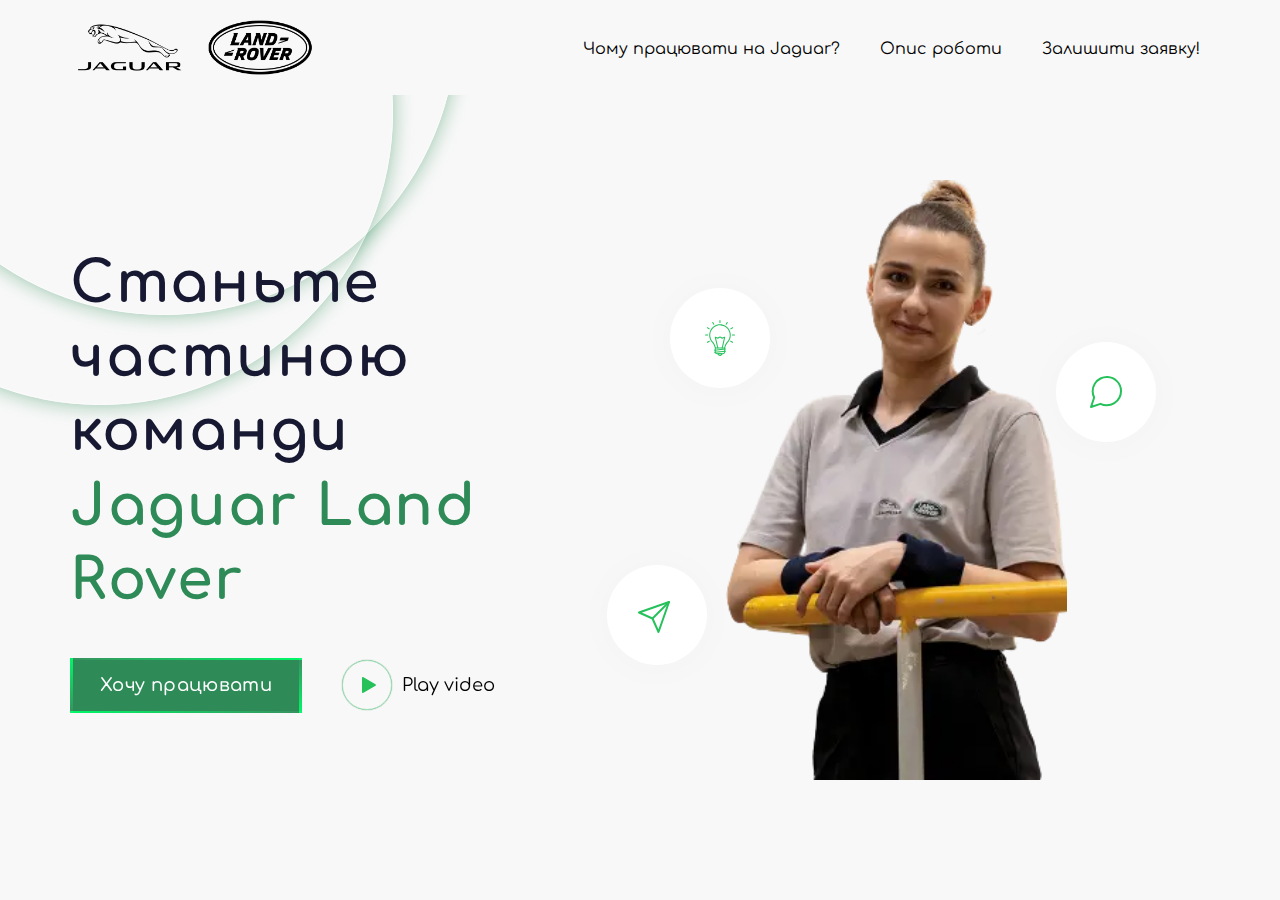
==== commit 15ec6560: "Add files via upload" ====
--- a/home.html
+++ b/home.html
@@ -6,14 +6,14 @@
 	<meta charset="UTF-8">
 	<meta name="format-detection" content="telephone=no">
 	<!-- <style>body{opacity: 0;}</style> -->
-	<link rel="stylesheet" href="css/style.min.css?_v=20221115223405">
+	<link rel="stylesheet" href="css/style.min.css?_v=20221116085236">
 	<link rel="shortcut icon" href="favicon.ico">
 	<!-- <meta name="robots" content="noindex, nofollow"> -->
 	<meta name="viewport" content="width=device-width, initial-scale=1.0">
 </head>
 
 <body>
-	<div data-fp data-fp-effect="fade" data-fp-bullets class="wrapper">
+	<div data-fp data-fp-bullets class="wrapper">
 		<header class="header">
 			<div class="header__container">
 				<a href="" class="header__logo"><picture><source srcset="img/logo.webp" type="image/webp"><img src="img/logo.png" alt="Logo"></picture></a>
@@ -301,7 +301,7 @@
 		<div class="popup__wrapper">
 			<div class="popup__content">
 				<button data-close type="button" class="popup__close">Закрыти</button>
-				<div class="popup__text">
+				<div data-popup-youtube-place class="popup__video">
 				</div>
 			</div>
 		</div>
@@ -350,7 +350,7 @@
 			</div>
 		</div>
 	</div>
-	<script src="js/app.min.js?_v=20221115223405"></script>
+	<script src="js/app.min.js?_v=20221116085236"></script>
 </body>
 
 </html>--- a/css/style.min.css
+++ b/css/style.min.css
@@ -1 +1 @@
-@charset "UTF-8";@import url(https://fonts.googleapis.com/css?family=Comfortaa:300,regular,500,600,700&display=swap);*{padding:0;margin:0;border:0}*,:after,:before{-webkit-box-sizing:border-box;box-sizing:border-box}body,html{height:100%;min-width:320px}body{color:#000;line-height:1;font-family:Comfortaa;font-size:1.125rem;-ms-text-size-adjust:100%;-moz-text-size-adjust:100%;-webkit-text-size-adjust:100%;-webkit-font-smoothing:antialiased;-moz-osx-font-smoothing:grayscale}button,input,textarea{font-family:Comfortaa;font-size:inherit}button{cursor:pointer;color:inherit;background-color:inherit}a{color:inherit}a:link,a:visited{text-decoration:none}a:hover{text-decoration:none}ul li{list-style:none}img{vertical-align:top}h1,h2,h3,h4,h5,h6{font-weight:inherit;font-size:inherit}body{background-color:#f8f8f8}.lock body{overflow:hidden;-ms-touch-action:none;touch-action:none;-ms-scroll-chaining:none;overscroll-behavior:none}.wrapper{min-height:100%;display:-webkit-box;display:-ms-flexbox;display:flex;-webkit-box-orient:vertical;-webkit-box-direction:normal;-ms-flex-direction:column;flex-direction:column;overflow:hidden}.wrapper>main{-webkit-box-flex:1;-ms-flex:1 1 auto;flex:1 1 auto}.wrapper>*{min-width:0}[class*=__container]{max-width:71.25rem;-webkit-box-sizing:content-box;box-sizing:content-box;margin:0 auto;padding:0 .9375rem}.button{display:inline-block;position:relative;padding:.875rem 1.875rem;font-weight:500;line-height:150%;letter-spacing:.02em;-ms-flex-negative:0;flex-shrink:0;text-align:center;overflow:hidden;background-color:#2e8b57;-webkit-transition:all .5s ease 0s;-o-transition:all .5s ease 0s;transition:all .5s ease 0s;color:#fff}.button::before{content:"";position:absolute;top:.125rem;left:.125rem;bottom:.125rem;width:0%;background-color:rgba(255,255,255,.05);-webkit-transition:all .5s ease 0s;-o-transition:all .5s ease 0s;transition:all .5s ease 0s}.button span:nth-child(1){position:absolute;top:0;left:0;width:100%;height:.125rem;background:-webkit-gradient(linear,left top,right top,from(rgba(255,255,255,.05)),to(#00f867));background:-o-linear-gradient(left,rgba(255,255,255,.05),#00f867);background:linear-gradient(to right,rgba(255,255,255,.05),#00f867);-webkit-animation:animate1 2s linear infinite;animation:animate1 2s linear infinite}.button span:nth-child(2){position:absolute;top:0;right:0;width:.1875rem;height:100%;background:-webkit-gradient(linear,left top,left bottom,from(rgba(255,255,255,.05)),to(#00f867));background:-o-linear-gradient(top,rgba(255,255,255,.05),#00f867);background:linear-gradient(to bottom,rgba(255,255,255,.05),#00f867);-webkit-animation:animate2 2s linear infinite;animation:animate2 2s linear infinite;-webkit-animation-delay:1s;animation-delay:1s}.button span:nth-child(3){position:absolute;bottom:0;right:0;width:100%;height:.125rem;background:-webkit-gradient(linear,right top,left top,from(rgba(255,255,255,.05)),to(#00f867));background:-o-linear-gradient(right,rgba(255,255,255,.05),#00f867);background:linear-gradient(to left,rgba(255,255,255,.05),#00f867);-webkit-animation:animate3 2s linear infinite;animation:animate3 2s linear infinite}.button span:nth-child(4){position:absolute;bottom:0;left:0;width:.1875rem;height:100%;background:-webkit-gradient(linear,left bottom,left top,from(rgba(255,255,255,.05)),to(#00f867));background:-o-linear-gradient(bottom,rgba(255,255,255,.05),#00f867);background:linear-gradient(to top,rgba(255,255,255,.05),#00f867);-webkit-animation:animate4 2s linear infinite;animation:animate4 2s linear infinite;-webkit-animation-delay:1s;animation-delay:1s}@-webkit-keyframes animate1{from{-webkit-transform:translateX(-100%);transform:translateX(-100%)}to{-webkit-transform:translateX(100%);transform:translateX(100%)}}@keyframes animate1{from{-webkit-transform:translateX(-100%);transform:translateX(-100%)}to{-webkit-transform:translateX(100%);transform:translateX(100%)}}@-webkit-keyframes animate2{from{-webkit-transform:translateY(-100%);transform:translateY(-100%)}to{-webkit-transform:translateY(100%);transform:translateY(100%)}}@keyframes animate2{from{-webkit-transform:translateY(-100%);transform:translateY(-100%)}to{-webkit-transform:translateY(100%);transform:translateY(100%)}}@-webkit-keyframes animate3{from{-webkit-transform:translateX(100%);transform:translateX(100%)}to{-webkit-transform:translateX(-100%);transform:translateX(-100%)}}@keyframes animate3{from{-webkit-transform:translateX(100%);transform:translateX(100%)}to{-webkit-transform:translateX(-100%);transform:translateX(-100%)}}@-webkit-keyframes animate4{from{-webkit-transform:translateY(100%);transform:translateY(100%)}to{-webkit-transform:translateY(-100%);transform:translateY(-100%)}}@keyframes animate4{from{-webkit-transform:translateY(100%);transform:translateY(100%)}to{-webkit-transform:translateY(-100%);transform:translateY(-100%)}}body::after{content:"";background-color:rgba(0,0,0,.5);position:fixed;width:100%;height:100%;top:0;left:0;opacity:0;-webkit-transition:opacity .8s ease 0s;-o-transition:opacity .8s ease 0s;transition:opacity .8s ease 0s;pointer-events:none;z-index:149}.popup-show body::after{opacity:1}.popup{position:fixed;top:0;left:0;bottom:0;right:0;padding:30px 10px;-webkit-transition:visibility .8s ease 0s;-o-transition:visibility .8s ease 0s;transition:visibility .8s ease 0s;visibility:hidden;pointer-events:none}.popup_show{z-index:150;visibility:visible;overflow:auto;pointer-events:auto}.popup_show .popup__content{visibility:visible;-webkit-transform:scale(1);-ms-transform:scale(1);transform:scale(1)}.popup__wrapper{display:-webkit-box;display:-ms-flexbox;display:flex;-webkit-box-orient:vertical;-webkit-box-direction:normal;-ms-flex-direction:column;flex-direction:column;-webkit-box-align:center;-ms-flex-align:center;align-items:center;min-height:100%;-webkit-box-flex:1;-ms-flex:1 1 auto;flex:1 1 auto;width:100%;display:flex;-webkit-box-pack:center;-ms-flex-pack:center;justify-content:center;align-items:center}.popup__content{visibility:hidden;-webkit-transform:scale(0);-ms-transform:scale(0);transform:scale(0);-webkit-transition:-webkit-transform .3s ease 0s;transition:-webkit-transform .3s ease 0s;-o-transition:transform .3s ease 0s;transition:transform .3s ease 0s;transition:transform .3s ease 0s,-webkit-transform .3s ease 0s;background-color:#eee;padding:20px;width:100%;max-width:900px;border-radius:20px}.lock .popup__content{visibility:visible}.popup__close{display:block;margin-left:auto;font-weight:700}.popup__close:not(:last-child){margin-bottom:1.25rem}.popup__text{line-height:1.2;text-align:center;-webkit-box-align:center;-ms-flex-align:center;align-items:center;font-size:1.875rem;position:relative;padding:1.25rem 0 2.5rem}.popup__text p:not(:last-child){margin-bottom:.625rem}.popup__text iframe{position:absolute;width:100%;height:100%;-o-object-fit:cover;object-fit:cover}.fp-init body{overflow:hidden;-ms-touch-action:none;touch-action:none;-ms-scroll-chaining:none;overscroll-behavior:none}[data-fp]{min-height:100vh}.touch [data-fp]{min-height:calc(var(--vh,1vh) * 100)}.fp-init [data-fp]{z-index:1;-ms-touch-action:none;touch-action:none;position:relative;overflow:hidden}.fp-switching [data-fp-section]{-ms-touch-action:none;touch-action:none}.fp-init [data-fp-section]{position:absolute;top:0;left:0;right:0;bottom:0;width:100%;height:100%;overflow:auto}.fp-init .cards-mode [data-fp-section],.fp-init .slider-mode [data-fp-section]{-webkit-transition:-webkit-transform .7s cubic-bezier(.55,.085,0,.99) 0s;transition:-webkit-transform .7s cubic-bezier(.55,.085,0,.99) 0s;-o-transition:transform .7s cubic-bezier(.55,.085,0,.99) 0s;transition:transform .7s cubic-bezier(.55,.085,0,.99) 0s;transition:transform .7s cubic-bezier(.55,.085,0,.99) 0s,-webkit-transform .7s cubic-bezier(.55,.085,0,.99) 0s}.fp-init .fade-mode [data-fp-section]{-webkit-transition:opacity .5s ease-in-out 0s,visibility .5s ease-in-out 0s;-o-transition:opacity .5s ease-in-out 0s,visibility .5s ease-in-out 0s;transition:opacity .5s ease-in-out 0s,visibility .5s ease-in-out 0s}.fp-bullets{position:fixed;top:50%;-webkit-transform:translate(0,-50%);-ms-transform:translate(0,-50%);transform:translate(0,-50%);right:2.5rem;max-height:100%;display:-webkit-box;display:-ms-flexbox;display:flex;-webkit-box-orient:vertical;-webkit-box-direction:normal;-ms-flex-direction:column;flex-direction:column;-ms-flex-wrap:wrap;flex-wrap:wrap;-webkit-box-align:center;-ms-flex-align:center;align-items:center;-webkit-box-pack:center;-ms-flex-pack:center;justify-content:center;z-index:10;gap:.625rem}.fp-bullets .fp-bullet{cursor:pointer;width:1.25rem;height:1.25rem;-webkit-box-flex:0;-ms-flex:0 0 1.25rem;flex:0 0 1.25rem;border-radius:.625rem;background-color:#2e8b57;-webkit-box-shadow:0 0 .1875rem #2e8b57,0 0 1.875rem rgba(255,255,255,.8);box-shadow:0 0 .1875rem #2e8b57,0 0 1.875rem rgba(255,255,255,.8);border:.0625rem solid #333;opacity:.6;-webkit-transition:opacity .4s ease-in-out 0s,background-color .4s ease-in-out 0s,-webkit-transform .4s ease-in-out 0s,-webkit-box-shadow .4s ease-in-out 0s;transition:opacity .4s ease-in-out 0s,background-color .4s ease-in-out 0s,-webkit-transform .4s ease-in-out 0s,-webkit-box-shadow .4s ease-in-out 0s;-o-transition:transform .4s ease-in-out 0s,opacity .4s ease-in-out 0s,background-color .4s ease-in-out 0s,box-shadow .4s ease-in-out 0s;transition:transform .4s ease-in-out 0s,opacity .4s ease-in-out 0s,background-color .4s ease-in-out 0s,box-shadow .4s ease-in-out 0s;transition:transform .4s ease-in-out 0s,opacity .4s ease-in-out 0s,background-color .4s ease-in-out 0s,box-shadow .4s ease-in-out 0s,-webkit-transform .4s ease-in-out 0s,-webkit-box-shadow .4s ease-in-out 0s}.fp-bullets .fp-bullet-active{opacity:1;background-color:#2e8b57;-webkit-transform:translate3D(-.3125rem,-.125rem,0);-ms-transform:translate3D(-.3125rem,-.125rem,0);transform:translate3D(-.3125rem,-.125rem,0);-webkit-box-shadow:.3125rem .125rem .1875rem #100c46,0 0 1.875rem rgba(255,255,255,.8);box-shadow:.3125rem .125rem .1875rem #100c46,0 0 1.875rem rgba(255,255,255,.8)}[class*=-ibg]{position:relative}[class*=-ibg] img{position:absolute;width:100%;height:100%;top:0;left:0;-o-object-fit:cover;object-fit:cover}[class*=-ibg_contain] img{-o-object-fit:contain;object-fit:contain}.title{font-weight:700;font-size:2.5rem;line-height:130%;color:#171832;letter-spacing:.03em}.title span{color:#2e8b57}.text{line-height:1.6;letter-spacing:.04em}.text p:not(:last-child){margin-bottom:.625rem}input[type=number]::-webkit-inner-spin-button,input[type=number]::-webkit-outer-spin-button{-webkit-appearance:none}input[type=number],input[type=number]:focus,input[type=number]:hover{-webkit-appearance:none;appearance:none;-moz-appearance:textfield}.header{position:fixed;top:0;left:0;width:100%;z-index:50;-webkit-transition:all .5s ease 0s;-o-transition:all .5s ease 0s;transition:all .5s ease 0s;padding:1.25rem 0;background-color:#f8f8f8}.header__container{display:-webkit-box;display:-ms-flexbox;display:flex;-webkit-box-align:center;-ms-flex-align:center;align-items:center}.header__logo{position:relative;z-index:5;-webkit-box-flex:0;-ms-flex:0 1 15.625rem;flex:0 1 15.625rem}.header__logo img{max-width:100%}.header__actions{position:relative;z-index:5;display:-webkit-box;display:-ms-flexbox;display:flex;-webkit-column-gap:1.25rem;-moz-column-gap:1.25rem;column-gap:1.25rem;-webkit-box-align:center;-ms-flex-align:center;align-items:center}.menu{-webkit-box-flex:1;-ms-flex:1 1 auto;flex:1 1 auto;padding:0 .625rem;display:-webkit-box;display:-ms-flexbox;display:flex;-webkit-box-pack:end;-ms-flex-pack:end;justify-content:flex-end}.menu__list{display:-webkit-box;display:-ms-flexbox;display:flex;-ms-flex-wrap:wrap;flex-wrap:wrap;-webkit-box-pack:center;-ms-flex-pack:center;justify-content:center;-webkit-box-align:center;-ms-flex-align:center;align-items:center;row-gap:.625rem}.menu__link{position:relative;font-size:1rem;-webkit-transition:color .3s ease 0s;-o-transition:color .3s ease 0s;transition:color .3s ease 0s}.menu__link::before{pointer-events:none;content:"";position:absolute;bottom:0;right:calc(50% - .8125rem);width:0;height:.125rem;background-color:#2e8b57;opacity:0;-webkit-transition:all .5s ease 0s;-o-transition:all .5s ease 0s;transition:all .5s ease 0s}.icon-menu{display:none}.main-block{padding-top:7.5rem;padding-bottom:1.875rem}.main-block__container{position:relative;display:-webkit-box;display:-ms-flexbox;display:flex;-webkit-box-align:center;-ms-flex-align:center;align-items:center;-webkit-box-pack:justify;-ms-flex-pack:justify;justify-content:space-between;gap:1.25rem;min-height:100%}.main-block__body{-webkit-box-flex:0;-ms-flex:0 1 45%;flex:0 1 45%}.main-block__title:not(:last-child){margin-bottom:2.5rem}.main-block__action{display:-webkit-box;display:-ms-flexbox;display:flex;gap:2.5rem;-webkit-box-align:center;-ms-flex-align:center;align-items:center}.main-block__play-video{position:relative;padding-left:3.75rem;-ms-flex-negative:0;flex-shrink:0;-webkit-transition:all .5s ease 0s;-o-transition:all .5s ease 0s;transition:all .5s ease 0s}.main-block__play-video::after,.main-block__play-video::before{content:"";position:absolute;top:50%;-webkit-transform:translate(0,-50%);-ms-transform:translate(0,-50%);transform:translate(0,-50%);left:0;height:3.125rem;width:3.125rem;-webkit-transition:all .3s ease 0s;-o-transition:all .3s ease 0s;transition:all .3s ease 0s}.main-block__play-video::before{background:url(../img/main-block/icons/play.svg) 0 0 no-repeat}.main-block__play-video::after{border-radius:50%;-webkit-box-shadow:0 0 1px #2e8d57;box-shadow:0 0 1px #2e8d57;-webkit-transform:translate(0,-50%);-ms-transform:translate(0,-50%);transform:translate(0,-50%);-webkit-animation:play 3s infinite linear;animation:play 3s infinite linear}.main-block__image-ibg_contain{-webkit-box-flex:0;-ms-flex:0 1 50%;flex:0 1 50%;padding-bottom:52.6315789474%}@-webkit-keyframes play{from{opacity:1;-webkit-box-shadow:0 0 1px #2e8d57;box-shadow:0 0 1px #2e8d57}to{opacity:0;-webkit-box-shadow:0 0 50px #2e8d57;box-shadow:0 0 50px #2e8d57}}@keyframes play{from{opacity:1;-webkit-box-shadow:0 0 1px #2e8d57;box-shadow:0 0 1px #2e8d57}to{opacity:0;-webkit-box-shadow:0 0 50px #2e8d57;box-shadow:0 0 50px #2e8d57}}.items-main-block__item{position:absolute;z-index:-1}.items-main-block__item_1{top:57.9132473623%;right:41.7094017094%}.items-main-block__item_2{top:19.4607268464%;right:36.3247863248%}.items-main-block__item_3{top:26.9636576788%;right:3.3333333333%}.icons-main-block__circle{position:absolute;border-radius:50%;border:1px solid #fff;-webkit-box-shadow:0 0 20px #2e8d57;box-shadow:0 0 20px #2e8d57;z-index:-1}.icons-main-block__circle_1{top:-30%;left:-10%}.icons-main-block__circle_2{top:-20%;left:-15%}.work-page{padding-top:7.5rem;padding-bottom:1.875rem}.work-page__container{min-height:100%;display:-webkit-box;display:-ms-flexbox;display:flex;-webkit-box-align:center;-ms-flex-align:center;align-items:center}.work-page__content{-webkit-transform:translate(-6.25rem,0);-ms-transform:translate(-6.25rem,0);transform:translate(-6.25rem,0);opacity:1;-webkit-transition:all .5s ease 0s;-o-transition:all .5s ease 0s;transition:all .5s ease 0s;-webkit-box-flex:1;-ms-flex:1 1 auto;flex:1 1 auto}.work-page__media{-webkit-box-flex:0;-ms-flex:0 0 50%;flex:0 0 50%;position:relative;-webkit-transform:translate(6.25rem,0);-ms-transform:translate(6.25rem,0);transform:translate(6.25rem,0);opacity:0;-webkit-transition:all .5s ease 0s;-o-transition:all .5s ease 0s;transition:all .5s ease 0s}.work-page__media::after,.work-page__media::before{content:"";position:absolute;background-color:#2e8b57;opacity:.2}.work-page__media::before{bottom:0;border-radius:0 100% 0 100%/0 0 100% 100%;-webkit-transform:translate(-50%,50%);-ms-transform:translate(-50%,50%);transform:translate(-50%,50%);left:0}.work-page__media::after{border-radius:50%;-webkit-transform:translate(30%,-30%);-ms-transform:translate(30%,-30%);transform:translate(30%,-30%);top:0;right:0}.work-page__video-ibg{border-radius:10px;overflow:hidden;position:relative;padding-bottom:60.5405405405%;z-index:1}.work-page__video-ibg iframe{position:absolute;width:100%;height:100%;top:0;left:0;-o-object-fit:cover;object-fit:cover}.work-page.active-section .work-page__content{-webkit-transform:translate(0,0);-ms-transform:translate(0,0);transform:translate(0,0);opacity:1}.work-page.active-section .work-page__media{opacity:1;-webkit-transform:translate(0,0);-ms-transform:translate(0,0);transform:translate(0,0)}.benefits-page{padding-top:7.5rem;padding-bottom:1.875rem;background-color:#fff}.benefits-page__container{min-height:100%;display:-webkit-box;display:-ms-flexbox;display:flex;-webkit-box-align:center;-ms-flex-align:center;align-items:center;-webkit-box-pack:center;-ms-flex-pack:center;justify-content:center;-webkit-box-orient:vertical;-webkit-box-direction:normal;-ms-flex-direction:column;flex-direction:column;-webkit-transition:all .5s ease 0s;-o-transition:all .5s ease 0s;transition:all .5s ease 0s}.benefits-page__title{opacity:0;-webkit-transform:translate(0,-6.25rem);-ms-transform:translate(0,-6.25rem);transform:translate(0,-6.25rem);-webkit-transition:all .5s ease 0s;-o-transition:all .5s ease 0s;transition:all .5s ease 0s;text-align:center}.benefits-page__title:not(:last-child){margin-bottom:1.5625rem}.active-section.benefits-page .benefits-page__title{opacity:1;-webkit-transform:translate(0,0);-ms-transform:translate(0,0);transform:translate(0,0)}.benefits-page__items{display:-ms-grid;display:grid;grid-template-columns:repeat(auto-fill,minmax(17.5rem,1fr));gap:1.875rem}.item-benefits-page{background:rgba(255,255,255,.7);border:1px solid rgba(0,0,0,.1);border-radius:10px;-webkit-box-shadow:0 6px 30px rgba(0,0,0,.03);box-shadow:0 6px 30px rgba(0,0,0,.03);padding:1.4375rem;text-align:center;-webkit-transition:all .5s ease 0s;-o-transition:all .5s ease 0s;transition:all .5s ease 0s}.item-benefits-page:nth-child(3n+2){opacity:0;-webkit-transform:translate(0,6.25rem);-ms-transform:translate(0,6.25rem);transform:translate(0,6.25rem)}.item-benefits-page:nth-child(3n+1){opacity:0;-webkit-transform:translate(-6.25rem,0);-ms-transform:translate(-6.25rem,0);transform:translate(-6.25rem,0)}.item-benefits-page:nth-child(3n+3){opacity:0;-webkit-transform:translate(6.25rem,0);-ms-transform:translate(6.25rem,0);transform:translate(6.25rem,0)}.active-section.benefits-page .item-benefits-page:nth-child(3n+2){opacity:1;-webkit-transform:translate(0,0);-ms-transform:translate(0,0);transform:translate(0,0)}.active-section.benefits-page .item-benefits-page:nth-child(3n+1){opacity:1;-webkit-transform:translate(0,0);-ms-transform:translate(0,0);transform:translate(0,0)}.active-section.benefits-page .item-benefits-page:nth-child(3n+3){opacity:1;-webkit-transform:translate(0,0);-ms-transform:translate(0,0);transform:translate(0,0)}.active-section.benefits-page .item-benefits-page:nth-child(2n+3){opacity:1;-webkit-transform:translate(0,0);-ms-transform:translate(0,0);transform:translate(0,0)}.item-benefits-page__icon{margin:0 auto;width:6.25rem;height:6.25rem;padding:1.875rem;background-color:#2e8b57;border-radius:50%}.item-benefits-page__icon img{max-width:100%}.item-benefits-page__icon:not(:last-child){margin-bottom:1.25rem}.item-benefits-page__title{font-weight:700;font-size:1.25rem;letter-spacing:.03em}.item-benefits-page__title:not(:last-child){margin-bottom:1.25rem}.item-benefits-page__text{font-size:.875rem;opacity:.8}.saying-page{padding-top:7.5rem;padding-bottom:1.875rem}.saying-page__container{min-height:100%;display:-webkit-box;display:-ms-flexbox;display:flex;-webkit-box-orient:vertical;-webkit-box-direction:normal;-ms-flex-direction:column;flex-direction:column;-webkit-box-pack:center;-ms-flex-pack:center;justify-content:center}.saying-page__header{display:-webkit-box;display:-ms-flexbox;display:flex;-webkit-box-align:center;-ms-flex-align:center;align-items:center;-webkit-box-pack:justify;-ms-flex-pack:justify;justify-content:space-between;gap:1.25rem;-webkit-transition:all .5s ease 0s;-o-transition:all .5s ease 0s;transition:all .5s ease 0s;-webkit-transform:translate(0,-6.25rem);-ms-transform:translate(0,-6.25rem);transform:translate(0,-6.25rem);opacity:0}.active-section.saying-page .saying-page__header{-webkit-transform:translate(0,0);-ms-transform:translate(0,0);transform:translate(0,0);opacity:1}.saying-page__title{position:relative}.saying-page__controls{display:-webkit-box;display:-ms-flexbox;display:flex;gap:2.5rem;-webkit-box-pack:center;-ms-flex-pack:center;justify-content:center}.saying-page__arrow{width:4.5rem;height:4.5rem;border-radius:50%;background:#fff;padding:1.625rem;-webkit-transition:all .5s ease 0s;-o-transition:all .5s ease 0s;transition:all .5s ease 0s}.saying-page__arrow.swiper-button-disabled{opacity:.5;cursor:not-allowed}.saying-page__arrow img{max-width:100%}.saying-page__arrow_left{-webkit-transform:rotateY(-180deg);transform:rotateY(-180deg)}.saying-page__slider{-webkit-transition:all .5s ease 0s;-o-transition:all .5s ease 0s;transition:all .5s ease 0s;-webkit-transform:translate(0,6.25rem);-ms-transform:translate(0,6.25rem);transform:translate(0,6.25rem);opacity:0}.active-section.saying-page .saying-page__slider{-webkit-transform:translate(0,0);-ms-transform:translate(0,0);transform:translate(0,0);opacity:1}.saying-page__wrapper:not(:last-child){margin-bottom:2.5rem}.saying-page__slide{border:1px solid rgba(0,0,0,.1);border-radius:10px;overflow:hidden}.saying-page__image img{width:100%}.saying-page__mobile-image img{width:100%}.mobile-image{display:none}.hot-vacancy{padding-top:7.5rem;padding-bottom:1.875rem;background-color:#fff}.hot-vacancy__container{min-height:100%;display:-webkit-box;display:-ms-flexbox;display:flex;-webkit-box-orient:vertical;-webkit-box-direction:normal;-ms-flex-direction:column;flex-direction:column;-webkit-box-pack:center;-ms-flex-pack:center;justify-content:center}.hot-vacancy__title{text-align:center;-webkit-transition:all .5s ease 0s;-o-transition:all .5s ease 0s;transition:all .5s ease 0s;-webkit-transform:translate(0,-6.25rem);-ms-transform:translate(0,-6.25rem);transform:translate(0,-6.25rem)}.active-section.hot-vacancy .hot-vacancy__title{-webkit-transform:translate(0,0);-ms-transform:translate(0,0);transform:translate(0,0);opacity:1}.hot-vacancy__body{display:-webkit-box;display:-ms-flexbox;display:flex;gap:1.875rem}.hot-vacancy__content{-webkit-transition:all .5s ease 0s;-o-transition:all .5s ease 0s;transition:all .5s ease 0s;-webkit-transform:translate(-6.25rem,0);-ms-transform:translate(-6.25rem,0);transform:translate(-6.25rem,0)}.active-section.hot-vacancy .hot-vacancy__content{-webkit-transform:translate(0,0);-ms-transform:translate(0,0);transform:translate(0,0);opacity:1}.hot-vacancy__sub-title{font-size:1.5625rem;line-height:1.3333333333}.hot-vacancy__sub-title span{color:#2e8b57}.hot-vacancy__sub-title:not(:last-child){margin-bottom:2.5rem}.hot-vacancy__text span{text-decoration:underline}.hot-vacancy__image{position:relative;-ms-flex-item-align:center;-ms-grid-row-align:center;align-self:center;-webkit-transition:all .5s ease 0s;-o-transition:all .5s ease 0s;transition:all .5s ease 0s;-webkit-transform:translate(6.25rem,0);-ms-transform:translate(6.25rem,0);transform:translate(6.25rem,0);-webkit-box-flex:0;-ms-flex:0 0 50%;flex:0 0 50%}.active-section.hot-vacancy .hot-vacancy__image{-webkit-transform:translate(0,0);-ms-transform:translate(0,0);transform:translate(0,0);opacity:1}.hot-vacancy__image::before{content:"";position:absolute;width:100%;height:100%;top:0;left:0;-webkit-transform:rotate(-8deg);-ms-transform:rotate(-8deg);transform:rotate(-8deg);background-color:#222;-webkit-box-shadow:0 0 .625rem #070707;box-shadow:0 0 .625rem #070707;border-radius:10px;z-index:-1}.hot-vacancy__image img{border-radius:10px;max-width:100%}.advantages-page{padding-top:7.5rem;padding-bottom:1.875rem}.advantages-page__container{min-height:100%;display:-webkit-box;display:-ms-flexbox;display:flex;-webkit-box-orient:vertical;-webkit-box-direction:normal;-ms-flex-direction:column;flex-direction:column;-webkit-box-pack:center;-ms-flex-pack:center;justify-content:center}.advantages-page__title{text-align:center;-webkit-transition:all .5s ease 0s;-o-transition:all .5s ease 0s;transition:all .5s ease 0s;-webkit-transform:translate(0,-6.25rem);-ms-transform:translate(0,-6.25rem);transform:translate(0,-6.25rem)}.active-section.advantages-page .advantages-page__title{-webkit-transform:translate(0,0);-ms-transform:translate(0,0);transform:translate(0,0);opacity:1}.advantages-page__title:not(:last-child){margin-bottom:1.25rem}.advantages-page__list:not(:last-child){margin-bottom:2.1875rem}.advantages-page__city span{color:#2e8b57}.advantages-page__city:not(:last-child){margin-bottom:.625rem}.advantages-page__text{line-height:1.3333333333}.advantages-page__text:not(:last-child){margin-bottom:.625rem}.advantages-page__sub-text{font-size:.875rem;opacity:.6}.advantages-page__city,.advantages-page__list,.advantages-page__sub-text,.advantages-page__text{-webkit-transition:all .5s ease 0s;-o-transition:all .5s ease 0s;transition:all .5s ease 0s;-webkit-transform:translate(0,6.25rem);-ms-transform:translate(0,6.25rem);transform:translate(0,6.25rem)}.active-section.advantages-page .advantages-page__city,.active-section.advantages-page .advantages-page__list,.active-section.advantages-page .advantages-page__sub-text,.active-section.advantages-page .advantages-page__text{-webkit-transform:translate(0,0);-ms-transform:translate(0,0);transform:translate(0,0);opacity:1}.list-advantages{list-style-type:none;counter-reset:item;display:-ms-grid;display:grid;gap:.625rem}.list-advantages__item{font-size:1.25rem;line-height:1.75;display:-webkit-box;display:-ms-flexbox;display:flex;-webkit-box-align:center;-ms-flex-align:center;align-items:center;gap:1.25rem}.list-advantages__item::before{display:-webkit-box;display:-ms-flexbox;display:flex;-webkit-box-pack:center;-ms-flex-pack:center;justify-content:center;-webkit-box-align:center;-ms-flex-align:center;align-items:center;-ms-flex-item-align:start;-ms-grid-row-align:start;align-self:start;color:#fff;counter-increment:item;content:counter(item);width:4.5rem;height:4rem;background:url(../img/icon/list.svg) center/cover no-repeat;font-size:1.5rem;text-align:center;font-weight:600;-ms-flex-negative:0;flex-shrink:0}.list-advantages__item:first-child::before{background:url(../img/icon/list-first-child.svg) center/cover no-repeat}.list-advantages__item:last-child::before{background:url(../img/icon/list-last-child.svg) center/cover no-repeat}.job-page{padding-top:7.5rem;padding-bottom:1.875rem;background-color:#fff}.job-page__container{display:-webkit-box;display:-ms-flexbox;display:flex;-webkit-box-orient:vertical;-webkit-box-direction:normal;-ms-flex-direction:column;flex-direction:column;min-height:100%;-webkit-box-pack:center;-ms-flex-pack:center;justify-content:center;gap:2.5rem}.job-page__title{text-align:center;-webkit-transition:all .5s ease 0s;-o-transition:all .5s ease 0s;transition:all .5s ease 0s;-webkit-transform:translate(0,-6.25rem);-ms-transform:translate(0,-6.25rem);transform:translate(0,-6.25rem)}.active-section.job-page .job-page__title{-webkit-transform:translate(0,0);-ms-transform:translate(0,0);transform:translate(0,0);opacity:1}.job-page__list{list-style-type:none;counter-reset:item;display:-ms-grid;display:grid;gap:1.25rem;-webkit-transition:all .5s ease 0s;-o-transition:all .5s ease 0s;transition:all .5s ease 0s;-webkit-transform:translate(0,6.25rem);-ms-transform:translate(0,6.25rem);transform:translate(0,6.25rem)}.active-section.job-page .job-page__list{-webkit-transform:translate(0,0);-ms-transform:translate(0,0);transform:translate(0,0);opacity:1}.job-page__item{font-size:1.25rem;line-height:2.25;display:-webkit-box;display:-ms-flexbox;display:flex;-webkit-box-align:center;-ms-flex-align:center;align-items:center;gap:1.25rem}.job-page__item::before{-ms-flex-item-align:start;align-self:flex-start;color:#fff;counter-increment:item;content:counter(item);border-radius:50%;width:3.375rem;height:3.375rem;background:#2e8b57;font-size:1.75rem;text-align:center;font-weight:600;-ms-flex-negative:0;flex-shrink:0;-webkit-box-shadow:0 0 5px #333;box-shadow:0 0 5px #333}.bottom{display:-webkit-box;display:-ms-flexbox;display:flex;-webkit-box-orient:vertical;-webkit-box-direction:normal;-ms-flex-direction:column;flex-direction:column;min-height:100%}.form-page{display:-ms-grid;display:grid;-webkit-box-align:center;-ms-flex-align:center;align-items:center;-webkit-box-flex:1;-ms-flex-positive:1;flex-grow:1;-webkit-transition:all .5s ease 0s;-o-transition:all .5s ease 0s;transition:all .5s ease 0s;-webkit-transform:translate(0,-6.25rem);-ms-transform:translate(0,-6.25rem);transform:translate(0,-6.25rem)}.active-section.bottom .form-page{-webkit-transform:translate(0,0);-ms-transform:translate(0,0);transform:translate(0,0);opacity:1}.form-page__content{display:-ms-grid;display:grid;justify-items:center;background-color:#fff;border:1px solid #e5e8ed;border-radius:1.25rem}.form-page__title-form{text-align:center}.form-page__title-form:not(:last-child){margin-bottom:3.125rem}.form-page.form-page_popup{padding:0;-webkit-box-flex:0;-ms-flex-positive:0;flex-grow:0;display:-ms-grid;display:grid;justify-items:center}.form-register{width:100%;max-width:37.5rem;display:-ms-grid;display:grid;gap:2.5rem}.form-register__item{display:-ms-grid;display:grid;gap:.625rem}.form-register__item._form-error input{border:.0625rem solid red}.form-register__input{border:.0625rem solid #e5e8ed;border-radius:.625rem;padding:.8125rem 1rem}.form-register__input:focus{outline:.0625rem solid #2e8b57}.form-register__button{text-transform:uppercase;-ms-grid-column-align:center;justify-self:center}.form__error{padding:.3125rem;color:red}.footer{padding:1.875rem 0;background-color:#fff}.footer__container{display:-webkit-box;display:-ms-flexbox;display:flex;-ms-flex-wrap:wrap;flex-wrap:wrap;-webkit-box-pack:justify;-ms-flex-pack:justify;justify-content:space-between;-webkit-box-align:center;-ms-flex-align:center;align-items:center;gap:1.25rem}.footer__logo{-webkit-box-flex:0;-ms-flex:0 1 15.625rem;flex:0 1 15.625rem}.footer__logo img{max-width:100%}.swiper{overflow:hidden}.swiper-wrapper{width:100%;height:100%;-webkit-box-sizing:content-box;box-sizing:content-box;display:-webkit-box;display:-ms-flexbox;display:flex;position:relative}.swiper-vertical .swiper-wrapper{-webkit-box-orient:vertical;-webkit-box-direction:normal;-ms-flex-direction:column;flex-direction:column}.swiper-autoheight .swiper-wrapper{-webkit-box-align:start;-ms-flex-align:start;align-items:flex-start}.swiper-initialized .swiper-slide{-ms-flex-negative:0;flex-shrink:0}.swiper-android .swiper-slide,.swiper-android .swiper-wrapper{-webkit-transform:translate3d(0,0,0);transform:translate3d(0,0,0)}.swiper-button-lock{display:none!important}@media (min-width:61.99875em){.saying-page__title{padding-left:5.1875rem}.saying-page__title::before{content:"";position:absolute;top:50%;left:0;width:4.25rem;height:.125rem;background-color:#2e8b57;opacity:.5;-webkit-box-shadow:0 2px 30px rgba(0,0,0,.03);box-shadow:0 2px 30px rgba(0,0,0,.03)}}@media (min-width:73.125em){.title{font-size:2.5rem}.title_main{font-size:3.5625rem}.menu__list{-webkit-column-gap:2.5rem;-moz-column-gap:2.5rem;column-gap:2.5rem}.icons-main-block__circle{width:36.5625rem}.icons-main-block__circle{height:36.5625rem}.work-page__content{padding-right:5rem}.work-page__title:not(:last-child){margin-bottom:2.5rem}.work-page__text:not(:last-child){margin-bottom:3.75rem}.work-page__media::after,.work-page__media::before{width:15.125rem}.work-page__media::after,.work-page__media::before{height:15.125rem}.saying-page__header:not(:last-child){margin-bottom:4.375rem}.hot-vacancy__title:not(:last-child){margin-bottom:3.75rem}.form-page{padding-top:8.125rem}.form-page{padding-bottom:4.375rem}.form-page__content{padding:2.5rem}.footer__mail{font-size:1.125rem}}@media (max-width:1800px){.icons-main-block__circle{opacity:.5}}@media (max-width:20em){.title{font-size:1.875rem}.title_main{font-size:2.5rem}.icons-main-block__circle{width:21.875rem}.icons-main-block__circle{height:21.875rem}.work-page__title:not(:last-child){margin-bottom:1.25rem}.work-page__text:not(:last-child){margin-bottom:2.5rem}.work-page__media::after,.work-page__media::before{width:6.25rem}.work-page__media::after,.work-page__media::before{height:6.25rem}.saying-page__header:not(:last-child){margin-bottom:2.5rem}.hot-vacancy__title:not(:last-child){margin-bottom:2.1875rem}.form-page{padding-top:6.875rem}.form-page{padding-bottom:1.875rem}.form-page__content{padding:1.25rem}.footer__mail{font-size:.875rem}}@media (max-width:84.375em){.fp-bullets .fp-bullet{display:none}.work-page__media::after{display:none}}@media (max-width:73.125em){.fp-bullets{right:1.25rem}}@media (max-width:61.99875em){.menu__body{position:fixed;width:100%;height:100%;display:-webkit-box;display:-ms-flexbox;display:flex;-webkit-box-orient:vertical;-webkit-box-direction:normal;-ms-flex-direction:column;flex-direction:column;-webkit-box-align:end;-ms-flex-align:end;align-items:flex-end;top:0;left:-100%;-webkit-transition:all .5s ease 0s;-o-transition:all .5s ease 0s;transition:all .5s ease 0s;overflow:auto;background-color:#f8f8f8;gap:1.875rem;padding-left:.9375rem;padding-right:.9375rem;padding-bottom:1.875rem}.menu__body::before{content:"";position:fixed;top:0;left:-100%;-webkit-transition:all .5s ease 0s;-o-transition:all .5s ease 0s;transition:all .5s ease 0s;width:100%;background-color:#f8f8f8;z-index:2}.menu-open .menu__body{left:0}.menu-open .menu__body::before{left:0}.menu__list{-webkit-box-align:end;-ms-flex-align:end;align-items:flex-end;-webkit-box-orient:vertical;-webkit-box-direction:normal;-ms-flex-direction:column;flex-direction:column;text-align:right;row-gap:2.5rem}.menu__link::before{right:0;bottom:-.625rem;opacity:1}.icon-menu{display:block;position:relative;width:1.875rem;height:1.125rem;cursor:pointer;z-index:5}.icon-menu span,.icon-menu::after,.icon-menu::before{content:"";-webkit-transition:all .5s ease 0s;-o-transition:all .5s ease 0s;transition:all .5s ease 0s;right:0;position:absolute;width:100%;height:.125rem;background-color:#000}.icon-menu::before{top:0}.icon-menu::after{bottom:0}.icon-menu span{top:calc(50% - .0625rem)}.menu-open .icon-menu span{width:0}.menu-open .icon-menu::before{top:calc(50% - .0625rem);-webkit-transform:rotate(-45deg);-ms-transform:rotate(-45deg);transform:rotate(-45deg)}.menu-open .icon-menu::after{bottom:calc(50% - .0625rem);-webkit-transform:rotate(45deg);-ms-transform:rotate(45deg);transform:rotate(45deg)}.items-main-block__item{opacity:.5}}@media (max-width:61.99875em) and (max-width:20em){.menu__body{padding-top:8.125rem}.menu__link{font-size:1.25rem}.menu__link::before{width:3.75rem}}@media (max-width:61.99875em) and (max-width:0.125em){.menu__body::before{height:4.5rem}}@media (max-width:61.9375em){.menu__list{-webkit-column-gap:.9375rem;-moz-column-gap:.9375rem;column-gap:.9375rem}}@media (max-width:47.99875em){.touch [data-fp]{-webkit-transition:height .2s;-o-transition:height .2s;transition:height .2s}.main-block__container{-webkit-box-orient:vertical;-webkit-box-direction:normal;-ms-flex-direction:column;flex-direction:column}.main-block__image-ibg_contain{-webkit-box-flex:1;-ms-flex:1 1 100%;flex:1 1 100%;-ms-flex-item-align:stretch;-ms-grid-row-align:stretch;align-self:stretch}.items-main-block__item_1{top:80.8909730363%;right:73.3333333333%}.items-main-block__item_2{top:35.8733880422%;right:53.4188034188%}.items-main-block__item_3{top:46.8933177022%;right:.8547008547%}.work-page__container{-webkit-box-orient:vertical;-webkit-box-direction:normal;-ms-flex-direction:column;flex-direction:column;row-gap:1.25rem;-webkit-box-align:stretch;-ms-flex-align:stretch;align-items:stretch}.work-page__content{padding-right:1.25rem}.work-page__content{padding:0}.saying-page__slider{margin:0 -.9375rem;padding-left:.9375rem}.saying-page__image{display:none}.mobile-image{display:block}.hot-vacancy__container{-webkit-box-orient:vertical;-webkit-box-direction:normal;-ms-flex-direction:column;flex-direction:column;-webkit-box-align:stretch;-ms-flex-align:stretch;align-items:stretch}.hot-vacancy__title{margin:0 -.9375rem;padding-left:.9375rem}.hot-vacancy__body{-webkit-box-orient:vertical;-webkit-box-direction:normal;-ms-flex-direction:column;flex-direction:column}}@media (max-width:47.99875em) and (max-width:29.99875em){.items-main-block__item{display:none}}@media (max-width:29.99875em){.button{width:100%}.fp-bullets{top:auto;bottom:1.25rem;-webkit-transform:translate(50%,0);-ms-transform:translate(50%,0);transform:translate(50%,0);-webkit-box-orient:horizontal;-webkit-box-direction:normal;-ms-flex-direction:row;flex-direction:row;right:50%}.main-block__action{-webkit-box-orient:vertical;-webkit-box-direction:normal;-ms-flex-direction:column;flex-direction:column;-webkit-box-align:stretch;-ms-flex-align:stretch;align-items:stretch}.main-block__play-video{-ms-flex-item-align:start;align-self:flex-start}}@media (min-width:20em) and (max-width:73.125em){@supports (font-size:clamp(1.875rem ,1.6397058824rem + 1.1764705882vw ,2.5rem)){.title{font-size:clamp(1.875rem ,1.6397058824rem + 1.1764705882vw ,2.5rem)}}@supports not (font-size:clamp(1.875rem ,1.6397058824rem + 1.1764705882vw ,2.5rem)){.title{font-size:calc(1.875rem + .625 * (100vw - 20rem)/ 53.125)}}@supports (font-size:clamp(2.5rem ,2.1rem + 2vw ,3.5625rem)){.title_main{font-size:clamp(2.5rem ,2.1rem + 2vw ,3.5625rem)}}@supports not (font-size:clamp(2.5rem ,2.1rem + 2vw ,3.5625rem)){.title_main{font-size:calc(2.5rem + 1.0625 * (100vw - 20rem)/ 53.125)}}@supports (width:clamp(21.875rem ,16.3455882353rem + 27.6470588235vw ,36.5625rem)){.icons-main-block__circle{width:clamp(21.875rem ,16.3455882353rem + 27.6470588235vw ,36.5625rem)}}@supports not (width:clamp(21.875rem ,16.3455882353rem + 27.6470588235vw ,36.5625rem)){.icons-main-block__circle{width:calc(21.875rem + 14.6875 * (100vw - 20rem)/ 53.125)}}@supports (height:clamp(21.875rem ,16.3455882353rem + 27.6470588235vw ,36.5625rem)){.icons-main-block__circle{height:clamp(21.875rem ,16.3455882353rem + 27.6470588235vw ,36.5625rem)}}@supports not (height:clamp(21.875rem ,16.3455882353rem + 27.6470588235vw ,36.5625rem)){.icons-main-block__circle{height:calc(21.875rem + 14.6875 * (100vw - 20rem)/ 53.125)}}@supports (margin-bottom:clamp(1.25rem ,0.7794117647rem + 2.3529411765vw ,2.5rem)){.work-page__title:not(:last-child){margin-bottom:clamp(1.25rem ,.7794117647rem + 2.3529411765vw ,2.5rem)}}@supports not (margin-bottom:clamp(1.25rem ,0.7794117647rem + 2.3529411765vw ,2.5rem)){.work-page__title:not(:last-child){margin-bottom:calc(1.25rem + 1.25 * (100vw - 20rem)/ 53.125)}}@supports (margin-bottom:clamp(2.5rem ,2.0294117647rem + 2.3529411765vw ,3.75rem)){.work-page__text:not(:last-child){margin-bottom:clamp(2.5rem ,2.0294117647rem + 2.3529411765vw ,3.75rem)}}@supports not (margin-bottom:clamp(2.5rem ,2.0294117647rem + 2.3529411765vw ,3.75rem)){.work-page__text:not(:last-child){margin-bottom:calc(2.5rem + 1.25 * (100vw - 20rem)/ 53.125)}}@supports (width:clamp(6.25rem ,2.9088235294rem + 16.7058823529vw ,15.125rem)){.work-page__media::after,.work-page__media::before{width:clamp(6.25rem ,2.9088235294rem + 16.7058823529vw ,15.125rem)}}@supports not (width:clamp(6.25rem ,2.9088235294rem + 16.7058823529vw ,15.125rem)){.work-page__media::after,.work-page__media::before{width:calc(6.25rem + 8.875 * (100vw - 20rem)/ 53.125)}}@supports (height:clamp(6.25rem ,2.9088235294rem + 16.7058823529vw ,15.125rem)){.work-page__media::after,.work-page__media::before{height:clamp(6.25rem ,2.9088235294rem + 16.7058823529vw ,15.125rem)}}@supports not (height:clamp(6.25rem ,2.9088235294rem + 16.7058823529vw ,15.125rem)){.work-page__media::after,.work-page__media::before{height:calc(6.25rem + 8.875 * (100vw - 20rem)/ 53.125)}}@supports (margin-bottom:clamp(2.5rem ,1.7941176471rem + 3.5294117647vw ,4.375rem)){.saying-page__header:not(:last-child){margin-bottom:clamp(2.5rem ,1.7941176471rem + 3.5294117647vw ,4.375rem)}}@supports not (margin-bottom:clamp(2.5rem ,1.7941176471rem + 3.5294117647vw ,4.375rem)){.saying-page__header:not(:last-child){margin-bottom:calc(2.5rem + 1.875 * (100vw - 20rem)/ 53.125)}}@supports (margin-bottom:clamp(2.1875rem ,1.5992647059rem + 2.9411764706vw ,3.75rem)){.hot-vacancy__title:not(:last-child){margin-bottom:clamp(2.1875rem ,1.5992647059rem + 2.9411764706vw ,3.75rem)}}@supports not (margin-bottom:clamp(2.1875rem ,1.5992647059rem + 2.9411764706vw ,3.75rem)){.hot-vacancy__title:not(:last-child){margin-bottom:calc(2.1875rem + 1.5625 * (100vw - 20rem)/ 53.125)}}@supports (padding-top:clamp(6.875rem ,6.4044117647rem + 2.3529411765vw ,8.125rem)){.form-page{padding-top:clamp(6.875rem ,6.4044117647rem + 2.3529411765vw ,8.125rem)}}@supports not (padding-top:clamp(6.875rem ,6.4044117647rem + 2.3529411765vw ,8.125rem)){.form-page{padding-top:calc(6.875rem + 1.25 * (100vw - 20rem)/ 53.125)}}@supports (padding-bottom:clamp(1.875rem ,0.9338235294rem + 4.7058823529vw ,4.375rem)){.form-page{padding-bottom:clamp(1.875rem ,.9338235294rem + 4.7058823529vw ,4.375rem)}}@supports not (padding-bottom:clamp(1.875rem ,0.9338235294rem + 4.7058823529vw ,4.375rem)){.form-page{padding-bottom:calc(1.875rem + 2.5 * (100vw - 20rem)/ 53.125)}}@supports (padding:clamp(1.25rem ,0.7794117647rem + 2.3529411765vw ,2.5rem)){.form-page__content{padding:clamp(1.25rem ,.7794117647rem + 2.3529411765vw ,2.5rem)}}@supports not (padding:clamp(1.25rem ,0.7794117647rem + 2.3529411765vw ,2.5rem)){.form-page__content{padding:calc(1.25rem + 1.25 * (100vw - 20rem)/ 53.125)}}@supports (font-size:clamp(0.875rem ,0.7808823529rem + 0.4705882353vw ,1.125rem)){.footer__mail{font-size:clamp(.875rem ,.7808823529rem + .4705882353vw ,1.125rem)}}@supports not (font-size:clamp(0.875rem ,0.7808823529rem + 0.4705882353vw ,1.125rem)){.footer__mail{font-size:calc(.875rem + .25 * (100vw - 20rem)/ 53.125)}}}@media (max-width:61.99875em) and (min-width:73.125em){.menu__body{padding-top:9.375rem}.menu__link{font-size:1.875rem}.menu__link::before{width:7.5rem}}@media (max-width:61.99875em) and (min-width:20em) and (max-width:73.125em){@supports (padding-top:clamp(8.125rem ,7.6544117647rem + 2.3529411765vw ,9.375rem)){.menu__body{padding-top:clamp(8.125rem ,7.6544117647rem + 2.3529411765vw ,9.375rem)}}@supports not (padding-top:clamp(8.125rem ,7.6544117647rem + 2.3529411765vw ,9.375rem)){.menu__body{padding-top:calc(8.125rem + 1.25 * (100vw - 20rem)/ 53.125)}}@supports (font-size:clamp(1.25rem ,1.0147058824rem + 1.1764705882vw ,1.875rem)){.menu__link{font-size:clamp(1.25rem ,1.0147058824rem + 1.1764705882vw ,1.875rem)}}@supports not (font-size:clamp(1.25rem ,1.0147058824rem + 1.1764705882vw ,1.875rem)){.menu__link{font-size:calc(1.25rem + .625 * (100vw - 20rem)/ 53.125)}}@supports (width:clamp(3.75rem ,2.3382352941rem + 7.0588235294vw ,7.5rem)){.menu__link::before{width:clamp(3.75rem ,2.3382352941rem + 7.0588235294vw ,7.5rem)}}@supports not (width:clamp(3.75rem ,2.3382352941rem + 7.0588235294vw ,7.5rem)){.menu__link::before{width:calc(3.75rem + 3.75 * (100vw - 20rem)/ 53.125)}}}@media (max-width:61.99875em) and (min-width:20em){.menu__body::before{height:6.5625rem}}@media (max-width:61.99875em) and (min-width:0.125em) and (max-width:20em){@supports (height:clamp(4.5rem ,4.4870283019rem + 10.3773584906vw ,6.5625rem)){.menu__body::before{height:clamp(4.5rem ,4.4870283019rem + 10.3773584906vw ,6.5625rem)}}@supports not (height:clamp(4.5rem ,4.4870283019rem + 10.3773584906vw ,6.5625rem)){.menu__body::before{height:calc(4.5rem + 2.0625 * (100vw - .125rem)/ 19.875)}}}@media (min-width:61.9375em) and (max-width:73.125em){@supports ((-moz-column-gap:clamp(0.9375rem ,-7.7129888268rem + 13.9664804469vw ,2.5rem)) or (column-gap:clamp(0.9375rem ,-7.7129888268rem + 13.9664804469vw ,2.5rem))){.menu__list{-webkit-column-gap:clamp(.9375rem ,-7.7129888268rem + 13.9664804469vw ,2.5rem);-moz-column-gap:clamp(.9375rem ,-7.7129888268rem + 13.9664804469vw ,2.5rem);column-gap:clamp(.9375rem ,-7.7129888268rem + 13.9664804469vw ,2.5rem)}}@supports not ((-moz-column-gap:clamp(0.9375rem ,-7.7129888268rem + 13.9664804469vw ,2.5rem)) or (column-gap:clamp(0.9375rem ,-7.7129888268rem + 13.9664804469vw ,2.5rem))){.menu__list{-webkit-column-gap:calc(.9375rem + 1.5625 * (100vw - 61.9375rem)/ 11.1875);-moz-column-gap:calc(.9375rem + 1.5625 * (100vw - 61.9375rem)/ 11.1875);column-gap:calc(.9375rem + 1.5625 * (100vw - 61.9375rem)/ 11.1875)}}}@media (max-width:61.99875em) and (min-width:47.99875em){.main-block__action{-webkit-box-orient:vertical;-webkit-box-direction:normal;-ms-flex-direction:column;flex-direction:column;-webkit-box-align:stretch;-ms-flex-align:stretch;align-items:stretch}.main-block__play-video{-ms-flex-item-align:start;align-self:flex-start}}@media (min-width:47.99875em) and (max-width:73.125em){@supports (padding-right:clamp(1.25rem ,-5.9136361375rem + 14.9246306154vw ,5rem)){.work-page__content{padding-right:clamp(1.25rem ,-5.9136361375rem + 14.9246306154vw ,5rem)}}@supports not (padding-right:clamp(1.25rem ,-5.9136361375rem + 14.9246306154vw ,5rem)){.work-page__content{padding-right:calc(1.25rem + 3.75 * (100vw - 47.99875rem)/ 25.12625)}}}@media (any-hover:hover){.button:hover{-webkit-box-shadow:.3125rem .3125rem .625rem #000;box-shadow:.3125rem .3125rem .625rem #000}.button:hover::before{width:100%}.fp-bullets .fp-bullet:hover{opacity:1}.menu__link:hover{color:#2e8b57}.menu__link:hover::before{bottom:-.9375rem;opacity:1;width:calc(100% + 1.625rem);right:-.8125rem}.main-block__play-video:hover::after,.main-block__play-video:hover::before{-webkit-transform:translate(0,-50%) scale(1.2);-ms-transform:translate(0,-50%) scale(1.2);transform:translate(0,-50%) scale(1.2)}.item-benefits-page:hover{-webkit-box-shadow:0 6px 30px rgba(0,0,0,.3);box-shadow:0 6px 30px rgba(0,0,0,.3)}.saying-page__arrow:hover{-webkit-box-shadow:0 0 .625rem #000;box-shadow:0 0 .625rem #000}.footer:hover{text-decoration:underline}}+@charset "UTF-8";@import url(https://fonts.googleapis.com/css?family=Comfortaa:300,regular,500,600,700&display=swap);*{padding:0;margin:0;border:0}*,:after,:before{-webkit-box-sizing:border-box;box-sizing:border-box}body,html{height:100%;min-width:320px}body{color:#000;line-height:1;font-family:Comfortaa;font-size:1.125rem;-ms-text-size-adjust:100%;-moz-text-size-adjust:100%;-webkit-text-size-adjust:100%;-webkit-font-smoothing:antialiased;-moz-osx-font-smoothing:grayscale}button,input,textarea{font-family:Comfortaa;font-size:inherit}button{cursor:pointer;color:inherit;background-color:inherit}a{color:inherit}a:link,a:visited{text-decoration:none}a:hover{text-decoration:none}ul li{list-style:none}img{vertical-align:top}h1,h2,h3,h4,h5,h6{font-weight:inherit;font-size:inherit}body{background-color:#f8f8f8}.lock body{overflow:hidden;-ms-touch-action:none;touch-action:none;-ms-scroll-chaining:none;overscroll-behavior:none}.wrapper{min-height:100%;display:-webkit-box;display:-ms-flexbox;display:flex;-webkit-box-orient:vertical;-webkit-box-direction:normal;-ms-flex-direction:column;flex-direction:column;overflow:hidden}.wrapper>main{-webkit-box-flex:1;-ms-flex:1 1 auto;flex:1 1 auto}.wrapper>*{min-width:0}[class*=__container]{max-width:71.25rem;-webkit-box-sizing:content-box;box-sizing:content-box;margin:0 auto;padding:0 .9375rem}.button{display:inline-block;position:relative;padding:.875rem 1.875rem;font-weight:500;line-height:150%;letter-spacing:.02em;-ms-flex-negative:0;flex-shrink:0;text-align:center;overflow:hidden;background-color:#2e8b57;-webkit-transition:all .5s ease 0s;-o-transition:all .5s ease 0s;transition:all .5s ease 0s;color:#fff}.button::before{content:"";position:absolute;top:.125rem;left:.125rem;bottom:.125rem;width:0%;background-color:rgba(255,255,255,.05);-webkit-transition:all .5s ease 0s;-o-transition:all .5s ease 0s;transition:all .5s ease 0s}.button span:nth-child(1){position:absolute;top:0;left:0;width:100%;height:.125rem;background:-webkit-gradient(linear,left top,right top,from(rgba(255,255,255,.05)),to(#00f867));background:-o-linear-gradient(left,rgba(255,255,255,.05),#00f867);background:linear-gradient(to right,rgba(255,255,255,.05),#00f867);-webkit-animation:animate1 2s linear infinite;animation:animate1 2s linear infinite}.button span:nth-child(2){position:absolute;top:0;right:0;width:.1875rem;height:100%;background:-webkit-gradient(linear,left top,left bottom,from(rgba(255,255,255,.05)),to(#00f867));background:-o-linear-gradient(top,rgba(255,255,255,.05),#00f867);background:linear-gradient(to bottom,rgba(255,255,255,.05),#00f867);-webkit-animation:animate2 2s linear infinite;animation:animate2 2s linear infinite;-webkit-animation-delay:1s;animation-delay:1s}.button span:nth-child(3){position:absolute;bottom:0;right:0;width:100%;height:.125rem;background:-webkit-gradient(linear,right top,left top,from(rgba(255,255,255,.05)),to(#00f867));background:-o-linear-gradient(right,rgba(255,255,255,.05),#00f867);background:linear-gradient(to left,rgba(255,255,255,.05),#00f867);-webkit-animation:animate3 2s linear infinite;animation:animate3 2s linear infinite}.button span:nth-child(4){position:absolute;bottom:0;left:0;width:.1875rem;height:100%;background:-webkit-gradient(linear,left bottom,left top,from(rgba(255,255,255,.05)),to(#00f867));background:-o-linear-gradient(bottom,rgba(255,255,255,.05),#00f867);background:linear-gradient(to top,rgba(255,255,255,.05),#00f867);-webkit-animation:animate4 2s linear infinite;animation:animate4 2s linear infinite;-webkit-animation-delay:1s;animation-delay:1s}@-webkit-keyframes animate1{from{-webkit-transform:translateX(-100%);transform:translateX(-100%)}to{-webkit-transform:translateX(100%);transform:translateX(100%)}}@keyframes animate1{from{-webkit-transform:translateX(-100%);transform:translateX(-100%)}to{-webkit-transform:translateX(100%);transform:translateX(100%)}}@-webkit-keyframes animate2{from{-webkit-transform:translateY(-100%);transform:translateY(-100%)}to{-webkit-transform:translateY(100%);transform:translateY(100%)}}@keyframes animate2{from{-webkit-transform:translateY(-100%);transform:translateY(-100%)}to{-webkit-transform:translateY(100%);transform:translateY(100%)}}@-webkit-keyframes animate3{from{-webkit-transform:translateX(100%);transform:translateX(100%)}to{-webkit-transform:translateX(-100%);transform:translateX(-100%)}}@keyframes animate3{from{-webkit-transform:translateX(100%);transform:translateX(100%)}to{-webkit-transform:translateX(-100%);transform:translateX(-100%)}}@-webkit-keyframes animate4{from{-webkit-transform:translateY(100%);transform:translateY(100%)}to{-webkit-transform:translateY(-100%);transform:translateY(-100%)}}@keyframes animate4{from{-webkit-transform:translateY(100%);transform:translateY(100%)}to{-webkit-transform:translateY(-100%);transform:translateY(-100%)}}body::after{content:"";background-color:rgba(0,0,0,.5);position:fixed;width:100%;height:100%;top:0;left:0;opacity:0;-webkit-transition:opacity .8s ease 0s;-o-transition:opacity .8s ease 0s;transition:opacity .8s ease 0s;pointer-events:none;z-index:149}.popup-show body::after{opacity:1}.popup{position:fixed;top:0;left:0;bottom:0;right:0;padding:30px 10px;-webkit-transition:visibility .8s ease 0s;-o-transition:visibility .8s ease 0s;transition:visibility .8s ease 0s;visibility:hidden;pointer-events:none}.popup_show{z-index:150;visibility:visible;overflow:auto;pointer-events:auto}.popup_show .popup__content{visibility:visible;-webkit-transform:scale(1);-ms-transform:scale(1);transform:scale(1)}.popup__wrapper{display:-webkit-box;display:-ms-flexbox;display:flex;-webkit-box-orient:vertical;-webkit-box-direction:normal;-ms-flex-direction:column;flex-direction:column;-webkit-box-align:center;-ms-flex-align:center;align-items:center;min-height:100%;-webkit-box-flex:1;-ms-flex:1 1 auto;flex:1 1 auto;width:100%;display:flex;-webkit-box-pack:center;-ms-flex-pack:center;justify-content:center;align-items:center}.popup__content{visibility:hidden;-webkit-transform:scale(0);-ms-transform:scale(0);transform:scale(0);-webkit-transition:-webkit-transform .3s ease 0s;transition:-webkit-transform .3s ease 0s;-o-transition:transform .3s ease 0s;transition:transform .3s ease 0s;transition:transform .3s ease 0s,-webkit-transform .3s ease 0s;background-color:#eee;padding:20px;width:100%;max-width:900px;border-radius:20px}.lock .popup__content{visibility:visible}.popup__close{display:block;margin-left:auto;font-weight:700}.popup__close:not(:last-child){margin-bottom:1.25rem}.popup__text{line-height:1.2;text-align:center;-webkit-box-align:center;-ms-flex-align:center;align-items:center;font-size:1.875rem;padding:1.25rem 0 2.5rem}.popup__text p:not(:last-child){margin-bottom:.625rem}.popup__video{position:relative;width:100%;padding-bottom:50%}.popup__video iframe{position:absolute;width:100%;height:100%;-o-object-fit:cover;object-fit:cover}.fp-init body{overflow:hidden;-ms-touch-action:none;touch-action:none;-ms-scroll-chaining:none;overscroll-behavior:none}[data-fp]{min-height:100vh}.touch [data-fp]{min-height:calc(var(--vh,1vh) * 100)}.fp-init [data-fp]{z-index:1;-ms-touch-action:none;touch-action:none;position:relative;overflow:hidden}.fp-switching [data-fp-section]{-ms-touch-action:none;touch-action:none}.fp-init [data-fp-section]{position:absolute;top:0;left:0;right:0;bottom:0;width:100%;height:100%;overflow:auto}.fp-init .cards-mode [data-fp-section],.fp-init .slider-mode [data-fp-section]{-webkit-transition:-webkit-transform 1s cubic-bezier(.55,.085,0,.99) 0s;transition:-webkit-transform 1s cubic-bezier(.55,.085,0,.99) 0s;-o-transition:transform 1s cubic-bezier(.55,.085,0,.99) 0s;transition:transform 1s cubic-bezier(.55,.085,0,.99) 0s;transition:transform 1s cubic-bezier(.55,.085,0,.99) 0s,-webkit-transform 1s cubic-bezier(.55,.085,0,.99) 0s}.fp-init .fade-mode [data-fp-section]{-webkit-transition:opacity .7s ease-in-out 0s,visibility .5s ease-in-out 0s;-o-transition:opacity .7s ease-in-out 0s,visibility .5s ease-in-out 0s;transition:opacity .7s ease-in-out 0s,visibility .5s ease-in-out 0s}.fp-bullets{position:fixed;top:50%;-webkit-transform:translate(0,-50%);-ms-transform:translate(0,-50%);transform:translate(0,-50%);right:2.5rem;max-height:100%;display:-webkit-box;display:-ms-flexbox;display:flex;-webkit-box-orient:vertical;-webkit-box-direction:normal;-ms-flex-direction:column;flex-direction:column;-ms-flex-wrap:wrap;flex-wrap:wrap;-webkit-box-align:center;-ms-flex-align:center;align-items:center;-webkit-box-pack:center;-ms-flex-pack:center;justify-content:center;z-index:10;gap:.625rem}.fp-bullets .fp-bullet{cursor:pointer;width:1.25rem;height:1.25rem;-webkit-box-flex:0;-ms-flex:0 0 1.25rem;flex:0 0 1.25rem;border-radius:.625rem;background-color:#2e8b57;-webkit-box-shadow:0 0 .1875rem #2e8b57,0 0 1.875rem rgba(255,255,255,.8);box-shadow:0 0 .1875rem #2e8b57,0 0 1.875rem rgba(255,255,255,.8);border:.0625rem solid #333;opacity:.6;-webkit-transition:opacity .4s ease-in-out 0s,background-color .4s ease-in-out 0s,-webkit-transform .4s ease-in-out 0s,-webkit-box-shadow .4s ease-in-out 0s;transition:opacity .4s ease-in-out 0s,background-color .4s ease-in-out 0s,-webkit-transform .4s ease-in-out 0s,-webkit-box-shadow .4s ease-in-out 0s;-o-transition:transform .4s ease-in-out 0s,opacity .4s ease-in-out 0s,background-color .4s ease-in-out 0s,box-shadow .4s ease-in-out 0s;transition:transform .4s ease-in-out 0s,opacity .4s ease-in-out 0s,background-color .4s ease-in-out 0s,box-shadow .4s ease-in-out 0s;transition:transform .4s ease-in-out 0s,opacity .4s ease-in-out 0s,background-color .4s ease-in-out 0s,box-shadow .4s ease-in-out 0s,-webkit-transform .4s ease-in-out 0s,-webkit-box-shadow .4s ease-in-out 0s}.fp-bullets .fp-bullet-active{opacity:1;background-color:#2e8b57;-webkit-transform:translate3D(-.3125rem,-.125rem,0);-ms-transform:translate3D(-.3125rem,-.125rem,0);transform:translate3D(-.3125rem,-.125rem,0);-webkit-box-shadow:.3125rem .125rem .1875rem #100c46,0 0 1.875rem rgba(255,255,255,.8);box-shadow:.3125rem .125rem .1875rem #100c46,0 0 1.875rem rgba(255,255,255,.8)}[class*=-ibg]{position:relative}[class*=-ibg] img{position:absolute;width:100%;height:100%;top:0;left:0;-o-object-fit:cover;object-fit:cover}[class*=-ibg_contain] img{-o-object-fit:contain;object-fit:contain}.title{font-weight:700;font-size:2.5rem;line-height:130%;color:#171832;letter-spacing:.03em}.title span{color:#2e8b57}.text{line-height:1.6;letter-spacing:.04em}.text p:not(:last-child){margin-bottom:.625rem}input[type=number]::-webkit-inner-spin-button,input[type=number]::-webkit-outer-spin-button{-webkit-appearance:none}input[type=number],input[type=number]:focus,input[type=number]:hover{-webkit-appearance:none;appearance:none;-moz-appearance:textfield}.header{position:fixed;top:0;left:0;width:100%;z-index:50;-webkit-transition:all .5s ease 0s;-o-transition:all .5s ease 0s;transition:all .5s ease 0s;padding:1.25rem 0;background-color:#f8f8f8}.header__container{display:-webkit-box;display:-ms-flexbox;display:flex;-webkit-box-align:center;-ms-flex-align:center;align-items:center}.header__logo{position:relative;z-index:5;-webkit-box-flex:0;-ms-flex:0 1 15.625rem;flex:0 1 15.625rem}.header__logo img{max-width:100%}.header__actions{position:relative;z-index:5;display:-webkit-box;display:-ms-flexbox;display:flex;-webkit-column-gap:1.25rem;-moz-column-gap:1.25rem;column-gap:1.25rem;-webkit-box-align:center;-ms-flex-align:center;align-items:center}.menu{-webkit-box-flex:1;-ms-flex:1 1 auto;flex:1 1 auto;padding:0 .625rem;display:-webkit-box;display:-ms-flexbox;display:flex;-webkit-box-pack:end;-ms-flex-pack:end;justify-content:flex-end}.menu__list{display:-webkit-box;display:-ms-flexbox;display:flex;-ms-flex-wrap:wrap;flex-wrap:wrap;-webkit-box-pack:center;-ms-flex-pack:center;justify-content:center;-webkit-box-align:center;-ms-flex-align:center;align-items:center;row-gap:.625rem}.menu__link{position:relative;font-size:1rem;-webkit-transition:color .3s ease 0s;-o-transition:color .3s ease 0s;transition:color .3s ease 0s}.menu__link::before{pointer-events:none;content:"";position:absolute;bottom:0;right:calc(50% - .8125rem);width:0;height:.125rem;background-color:#2e8b57;opacity:0;-webkit-transition:all .5s ease 0s;-o-transition:all .5s ease 0s;transition:all .5s ease 0s}.icon-menu{display:none}.main-block{padding-top:7.5rem;padding-bottom:3.75rem}.main-block__container{position:relative;display:-webkit-box;display:-ms-flexbox;display:flex;-webkit-box-align:center;-ms-flex-align:center;align-items:center;-webkit-box-pack:justify;-ms-flex-pack:justify;justify-content:space-between;gap:1.25rem;min-height:100%}.main-block__body{-webkit-box-flex:0;-ms-flex:0 1 45%;flex:0 1 45%}.main-block__title:not(:last-child){margin-bottom:2.5rem}.main-block__action{display:-webkit-box;display:-ms-flexbox;display:flex;gap:2.5rem;-webkit-box-align:center;-ms-flex-align:center;align-items:center}.main-block__play-video{position:relative;padding-left:3.75rem;-ms-flex-negative:0;flex-shrink:0;-webkit-transition:all .5s ease 0s;-o-transition:all .5s ease 0s;transition:all .5s ease 0s}.main-block__play-video::after,.main-block__play-video::before{content:"";position:absolute;top:50%;-webkit-transform:translate(0,-50%);-ms-transform:translate(0,-50%);transform:translate(0,-50%);left:0;height:3.125rem;width:3.125rem;-webkit-transition:all .3s ease 0s;-o-transition:all .3s ease 0s;transition:all .3s ease 0s}.main-block__play-video::before{background:url(../img/main-block/icons/play.svg) 0 0 no-repeat}.main-block__play-video::after{border-radius:50%;-webkit-box-shadow:0 0 1px #2e8d57;box-shadow:0 0 1px #2e8d57;-webkit-transform:translate(0,-50%);-ms-transform:translate(0,-50%);transform:translate(0,-50%);-webkit-animation:play 3s infinite linear;animation:play 3s infinite linear}.main-block__image-ibg_contain{-webkit-box-flex:0;-ms-flex:0 1 50%;flex:0 1 50%;padding-bottom:52.6315789474%}@-webkit-keyframes play{from{opacity:1;-webkit-box-shadow:0 0 1px #2e8d57;box-shadow:0 0 1px #2e8d57}to{opacity:0;-webkit-box-shadow:0 0 50px #2e8d57;box-shadow:0 0 50px #2e8d57}}@keyframes play{from{opacity:1;-webkit-box-shadow:0 0 1px #2e8d57;box-shadow:0 0 1px #2e8d57}to{opacity:0;-webkit-box-shadow:0 0 50px #2e8d57;box-shadow:0 0 50px #2e8d57}}.items-main-block__item{position:absolute;z-index:-1}.items-main-block__item_1{top:57.9132473623%;right:41.7094017094%}.items-main-block__item_2{top:19.4607268464%;right:36.3247863248%}.items-main-block__item_3{top:26.9636576788%;right:3.3333333333%}.icons-main-block__circle{position:absolute;border-radius:50%;border:1px solid #fff;-webkit-box-shadow:0 0 20px #2e8d57;box-shadow:0 0 20px #2e8d57;z-index:-1}.icons-main-block__circle_1{top:-30%;left:-10%}.icons-main-block__circle_2{top:-20%;left:-15%}.work-page{padding-top:7.5rem;padding-bottom:3.75rem}.work-page__container{min-height:100%;display:-webkit-box;display:-ms-flexbox;display:flex;-webkit-box-align:center;-ms-flex-align:center;align-items:center}.work-page__content{-webkit-transform:translate(-6.25rem,0);-ms-transform:translate(-6.25rem,0);transform:translate(-6.25rem,0);opacity:1;-webkit-transition:all .5s ease 0s;-o-transition:all .5s ease 0s;transition:all .5s ease 0s;-webkit-box-flex:1;-ms-flex:1 1 auto;flex:1 1 auto}.work-page__media{-webkit-box-flex:0;-ms-flex:0 0 50%;flex:0 0 50%;position:relative;-webkit-transform:translate(6.25rem,0);-ms-transform:translate(6.25rem,0);transform:translate(6.25rem,0);opacity:0;-webkit-transition:all .5s ease 0s;-o-transition:all .5s ease 0s;transition:all .5s ease 0s}.work-page__media::after,.work-page__media::before{content:"";position:absolute;background-color:#2e8b57;opacity:.2}.work-page__media::before{bottom:0;border-radius:0 100% 0 100%/0 0 100% 100%;-webkit-transform:translate(-50%,50%);-ms-transform:translate(-50%,50%);transform:translate(-50%,50%);left:0}.work-page__media::after{border-radius:50%;-webkit-transform:translate(30%,-30%);-ms-transform:translate(30%,-30%);transform:translate(30%,-30%);top:0;right:0}.work-page__video-ibg{border-radius:10px;overflow:hidden;position:relative;padding-bottom:60.5405405405%;z-index:1}.work-page__video-ibg iframe{position:absolute;width:100%;height:100%;top:0;left:0;-o-object-fit:cover;object-fit:cover}.work-page.active-section .work-page__content{-webkit-transform:translate(0,0);-ms-transform:translate(0,0);transform:translate(0,0);opacity:1}.work-page.active-section .work-page__media{opacity:1;-webkit-transform:translate(0,0);-ms-transform:translate(0,0);transform:translate(0,0)}.benefits-page{padding-top:7.5rem;padding-bottom:3.75rem;background-color:#fff}.benefits-page__container{min-height:100%;display:-webkit-box;display:-ms-flexbox;display:flex;-webkit-box-align:center;-ms-flex-align:center;align-items:center;-webkit-box-pack:center;-ms-flex-pack:center;justify-content:center;-webkit-box-orient:vertical;-webkit-box-direction:normal;-ms-flex-direction:column;flex-direction:column;-webkit-transition:all .5s ease 0s;-o-transition:all .5s ease 0s;transition:all .5s ease 0s}.benefits-page__title{opacity:0;-webkit-transform:translate(0,-6.25rem);-ms-transform:translate(0,-6.25rem);transform:translate(0,-6.25rem);-webkit-transition:all .5s ease 0s;-o-transition:all .5s ease 0s;transition:all .5s ease 0s;text-align:center}.benefits-page__title:not(:last-child){margin-bottom:1.5625rem}.active-section.benefits-page .benefits-page__title{opacity:1;-webkit-transform:translate(0,0);-ms-transform:translate(0,0);transform:translate(0,0)}.benefits-page__items{display:-ms-grid;display:grid;grid-template-columns:repeat(auto-fill,minmax(17.5rem,1fr));gap:1.875rem}.item-benefits-page{background:rgba(255,255,255,.7);border:1px solid rgba(0,0,0,.1);border-radius:10px;-webkit-box-shadow:0 6px 30px rgba(0,0,0,.03);box-shadow:0 6px 30px rgba(0,0,0,.03);padding:1.4375rem;text-align:center;-webkit-transition:all .5s ease 0s;-o-transition:all .5s ease 0s;transition:all .5s ease 0s}.item-benefits-page:nth-child(3n+2){opacity:0;-webkit-transform:translate(0,6.25rem);-ms-transform:translate(0,6.25rem);transform:translate(0,6.25rem)}.item-benefits-page:nth-child(3n+1){opacity:0;-webkit-transform:translate(-6.25rem,0);-ms-transform:translate(-6.25rem,0);transform:translate(-6.25rem,0)}.item-benefits-page:nth-child(3n+3){opacity:0;-webkit-transform:translate(6.25rem,0);-ms-transform:translate(6.25rem,0);transform:translate(6.25rem,0)}.active-section.benefits-page .item-benefits-page:nth-child(3n+2){opacity:1;-webkit-transform:translate(0,0);-ms-transform:translate(0,0);transform:translate(0,0)}.active-section.benefits-page .item-benefits-page:nth-child(3n+1){opacity:1;-webkit-transform:translate(0,0);-ms-transform:translate(0,0);transform:translate(0,0)}.active-section.benefits-page .item-benefits-page:nth-child(3n+3){opacity:1;-webkit-transform:translate(0,0);-ms-transform:translate(0,0);transform:translate(0,0)}.active-section.benefits-page .item-benefits-page:nth-child(2n+3){opacity:1;-webkit-transform:translate(0,0);-ms-transform:translate(0,0);transform:translate(0,0)}.item-benefits-page__icon{margin:0 auto;width:6.25rem;height:6.25rem;padding:1.875rem;background-color:#2e8b57;border-radius:50%}.item-benefits-page__icon img{max-width:100%}.item-benefits-page__icon:not(:last-child){margin-bottom:1.25rem}.item-benefits-page__title{font-weight:700;font-size:1.25rem;letter-spacing:.03em}.item-benefits-page__title:not(:last-child){margin-bottom:1.25rem}.item-benefits-page__text{font-size:.875rem;opacity:.8}.saying-page{padding-top:7.5rem;padding-bottom:3.75rem}.saying-page__container{min-height:100%;display:-webkit-box;display:-ms-flexbox;display:flex;-webkit-box-orient:vertical;-webkit-box-direction:normal;-ms-flex-direction:column;flex-direction:column;-webkit-box-pack:center;-ms-flex-pack:center;justify-content:center}.saying-page__header{display:-webkit-box;display:-ms-flexbox;display:flex;-webkit-box-align:center;-ms-flex-align:center;align-items:center;-webkit-box-pack:justify;-ms-flex-pack:justify;justify-content:space-between;gap:1.25rem;-webkit-transition:all .5s ease 0s;-o-transition:all .5s ease 0s;transition:all .5s ease 0s;-webkit-transform:translate(0,-6.25rem);-ms-transform:translate(0,-6.25rem);transform:translate(0,-6.25rem);opacity:0}.active-section.saying-page .saying-page__header{-webkit-transform:translate(0,0);-ms-transform:translate(0,0);transform:translate(0,0);opacity:1}.saying-page__title{position:relative}.saying-page__controls{display:-webkit-box;display:-ms-flexbox;display:flex;gap:2.5rem;-webkit-box-pack:center;-ms-flex-pack:center;justify-content:center}.saying-page__arrow{width:4.5rem;height:4.5rem;border-radius:50%;background:#fff;padding:1.625rem;-webkit-transition:all .5s ease 0s;-o-transition:all .5s ease 0s;transition:all .5s ease 0s}.saying-page__arrow.swiper-button-disabled{opacity:.5;cursor:not-allowed}.saying-page__arrow img{max-width:100%}.saying-page__arrow_left{-webkit-transform:rotateY(-180deg);transform:rotateY(-180deg)}.saying-page__slider{-webkit-transition:all .5s ease 0s;-o-transition:all .5s ease 0s;transition:all .5s ease 0s;-webkit-transform:translate(0,6.25rem);-ms-transform:translate(0,6.25rem);transform:translate(0,6.25rem);opacity:0}.active-section.saying-page .saying-page__slider{-webkit-transform:translate(0,0);-ms-transform:translate(0,0);transform:translate(0,0);opacity:1}.saying-page__wrapper:not(:last-child){margin-bottom:2.5rem}.saying-page__slide{border:1px solid rgba(0,0,0,.1);border-radius:10px;overflow:hidden}.saying-page__image img{width:100%}.saying-page__mobile-image img{width:100%}.mobile-image{display:none}.hot-vacancy{padding-top:7.5rem;padding-bottom:3.75rem;background-color:#fff}.hot-vacancy__container{min-height:100%;display:-webkit-box;display:-ms-flexbox;display:flex;-webkit-box-orient:vertical;-webkit-box-direction:normal;-ms-flex-direction:column;flex-direction:column;-webkit-box-pack:center;-ms-flex-pack:center;justify-content:center}.hot-vacancy__title{text-align:center;-webkit-transition:all .5s ease 0s;-o-transition:all .5s ease 0s;transition:all .5s ease 0s;opacity:0;-webkit-transform:translate(0,-6.25rem);-ms-transform:translate(0,-6.25rem);transform:translate(0,-6.25rem)}.active-section.hot-vacancy .hot-vacancy__title{-webkit-transform:translate(0,0);-ms-transform:translate(0,0);transform:translate(0,0);opacity:1}.hot-vacancy__body{display:-webkit-box;display:-ms-flexbox;display:flex;gap:1.875rem}.hot-vacancy__content{-webkit-transition:all .5s ease 0s;-o-transition:all .5s ease 0s;transition:all .5s ease 0s;-webkit-transform:translate(-6.25rem,0);-ms-transform:translate(-6.25rem,0);transform:translate(-6.25rem,0);opacity:0}.active-section.hot-vacancy .hot-vacancy__content{-webkit-transform:translate(0,0);-ms-transform:translate(0,0);transform:translate(0,0);opacity:1}.hot-vacancy__sub-title{font-size:1.5625rem;line-height:1.3333333333}.hot-vacancy__sub-title span{color:#2e8b57}.hot-vacancy__sub-title:not(:last-child){margin-bottom:2.5rem}.hot-vacancy__text span{text-decoration:underline}.hot-vacancy__image{position:relative;-ms-flex-item-align:center;-ms-grid-row-align:center;align-self:center;-webkit-transition:all .5s ease 0s;-o-transition:all .5s ease 0s;transition:all .5s ease 0s;-webkit-transform:translate(6.25rem,0);-ms-transform:translate(6.25rem,0);transform:translate(6.25rem,0);opacity:0;-webkit-box-flex:0;-ms-flex:0 0 50%;flex:0 0 50%}.active-section.hot-vacancy .hot-vacancy__image{-webkit-transform:translate(0,0);-ms-transform:translate(0,0);transform:translate(0,0);opacity:1}.hot-vacancy__image::before{content:"";position:absolute;width:100%;height:100%;top:0;left:0;-webkit-transform:rotate(-8deg);-ms-transform:rotate(-8deg);transform:rotate(-8deg);background-color:#222;-webkit-box-shadow:0 0 .625rem #070707;box-shadow:0 0 .625rem #070707;border-radius:10px;z-index:-1}.hot-vacancy__image img{border-radius:10px;max-width:100%}.advantages-page{padding-top:7.5rem;padding-bottom:3.75rem}.advantages-page__container{min-height:100%;display:-webkit-box;display:-ms-flexbox;display:flex;-webkit-box-orient:vertical;-webkit-box-direction:normal;-ms-flex-direction:column;flex-direction:column;-webkit-box-pack:center;-ms-flex-pack:center;justify-content:center}.advantages-page__title{text-align:center;-webkit-transition:all .5s ease 0s;-o-transition:all .5s ease 0s;transition:all .5s ease 0s;-webkit-transform:translate(0,-6.25rem);-ms-transform:translate(0,-6.25rem);transform:translate(0,-6.25rem);opacity:0}.active-section.advantages-page .advantages-page__title{-webkit-transform:translate(0,0);-ms-transform:translate(0,0);transform:translate(0,0);opacity:1}.advantages-page__title:not(:last-child){margin-bottom:1.25rem}.advantages-page__list:not(:last-child){margin-bottom:2.1875rem}.advantages-page__city span{color:#2e8b57}.advantages-page__city:not(:last-child){margin-bottom:.625rem}.advantages-page__text{line-height:1.3333333333}.advantages-page__text:not(:last-child){margin-bottom:.625rem}.advantages-page__sub-text{font-size:.875rem;opacity:.6}.advantages-page__city,.advantages-page__list,.advantages-page__sub-text,.advantages-page__text{-webkit-transition:all .5s ease 0s;-o-transition:all .5s ease 0s;transition:all .5s ease 0s;-webkit-transform:translate(0,6.25rem);-ms-transform:translate(0,6.25rem);transform:translate(0,6.25rem);opacity:0}.active-section.advantages-page .advantages-page__city,.active-section.advantages-page .advantages-page__list,.active-section.advantages-page .advantages-page__sub-text,.active-section.advantages-page .advantages-page__text{-webkit-transform:translate(0,0);-ms-transform:translate(0,0);transform:translate(0,0);opacity:1}.list-advantages{list-style-type:none;counter-reset:item;display:-ms-grid;display:grid;gap:.625rem}.list-advantages__item{font-size:1.25rem;line-height:1.75;display:-webkit-box;display:-ms-flexbox;display:flex;-webkit-box-align:center;-ms-flex-align:center;align-items:center;gap:1.25rem}.list-advantages__item::before{display:-webkit-box;display:-ms-flexbox;display:flex;-webkit-box-pack:center;-ms-flex-pack:center;justify-content:center;-webkit-box-align:center;-ms-flex-align:center;align-items:center;-ms-flex-item-align:start;-ms-grid-row-align:start;align-self:start;color:#fff;counter-increment:item;content:counter(item);width:4.5rem;height:4rem;background:url(../img/icon/list.svg) center/cover no-repeat;font-size:1.5rem;text-align:center;font-weight:600;-ms-flex-negative:0;flex-shrink:0}.list-advantages__item:first-child::before{background:url(../img/icon/list-first-child.svg) center/cover no-repeat}.list-advantages__item:last-child::before{background:url(../img/icon/list-last-child.svg) center/cover no-repeat}.job-page{padding-top:7.5rem;padding-bottom:3.75rem;background-color:#fff}.job-page__container{display:-webkit-box;display:-ms-flexbox;display:flex;-webkit-box-orient:vertical;-webkit-box-direction:normal;-ms-flex-direction:column;flex-direction:column;min-height:100%;-webkit-box-pack:center;-ms-flex-pack:center;justify-content:center;gap:2.5rem}.job-page__title{text-align:center;-webkit-transition:all .5s ease 0s;-o-transition:all .5s ease 0s;transition:all .5s ease 0s;-webkit-transform:translate(0,-6.25rem);-ms-transform:translate(0,-6.25rem);transform:translate(0,-6.25rem);opacity:0}.active-section.job-page .job-page__title{-webkit-transform:translate(0,0);-ms-transform:translate(0,0);transform:translate(0,0);opacity:1}.job-page__list{list-style-type:none;counter-reset:item;display:-ms-grid;display:grid;gap:1.25rem;-webkit-transition:all .5s ease 0s;-o-transition:all .5s ease 0s;transition:all .5s ease 0s;-webkit-transform:translate(0,6.25rem);-ms-transform:translate(0,6.25rem);transform:translate(0,6.25rem);opacity:0}.active-section.job-page .job-page__list{-webkit-transform:translate(0,0);-ms-transform:translate(0,0);transform:translate(0,0);opacity:1}.job-page__item{font-size:1.25rem;line-height:2.25;display:-webkit-box;display:-ms-flexbox;display:flex;-webkit-box-align:center;-ms-flex-align:center;align-items:center;gap:1.25rem}.job-page__item::before{-ms-flex-item-align:start;align-self:flex-start;color:#fff;counter-increment:item;content:counter(item);border-radius:50%;width:3.375rem;height:3.375rem;background:#2e8b57;font-size:1.75rem;text-align:center;font-weight:600;-ms-flex-negative:0;flex-shrink:0;-webkit-box-shadow:0 0 5px #333;box-shadow:0 0 5px #333}.bottom{display:-webkit-box;display:-ms-flexbox;display:flex;-webkit-box-orient:vertical;-webkit-box-direction:normal;-ms-flex-direction:column;flex-direction:column;min-height:100%;padding-top:7.5rem;padding-bottom:3.75rem}.form-page{display:-ms-grid;display:grid;-webkit-box-align:center;-ms-flex-align:center;align-items:center;-webkit-box-flex:1;-ms-flex-positive:1;flex-grow:1;-webkit-transition:all .5s ease 0s;-o-transition:all .5s ease 0s;transition:all .5s ease 0s;-webkit-transform:translate(0,-6.25rem);-ms-transform:translate(0,-6.25rem);transform:translate(0,-6.25rem);opacity:0}.active-section.bottom .form-page{-webkit-transform:translate(0,0);-ms-transform:translate(0,0);transform:translate(0,0);opacity:1}.form-page__content{display:-ms-grid;display:grid;justify-items:center;background-color:#fff;border:1px solid #e5e8ed;border-radius:1.25rem}.form-page__title-form{text-align:center}.form-page__title-form:not(:last-child){margin-bottom:3.125rem}.form-page.form-page_popup{padding:0;-webkit-box-flex:0;-ms-flex-positive:0;flex-grow:0;display:-ms-grid;display:grid;justify-items:center;opacity:1;-webkit-transform:translate(0,0);-ms-transform:translate(0,0);transform:translate(0,0)}.form-register{width:100%;max-width:37.5rem;display:-ms-grid;display:grid;gap:2.5rem}.form-register__item{display:-ms-grid;display:grid;gap:.625rem}.form-register__item._form-error input{border:.0625rem solid red}.form-register__input{border:.0625rem solid #e5e8ed;border-radius:.625rem;padding:.8125rem 1rem}.form-register__input:focus{outline:.0625rem solid #2e8b57}.form-register__button{text-transform:uppercase;-ms-grid-column-align:center;justify-self:center}.form__error{padding:.3125rem;color:red}.footer{padding:1.875rem 0;background-color:#fff}.footer__container{display:-webkit-box;display:-ms-flexbox;display:flex;-ms-flex-wrap:wrap;flex-wrap:wrap;-webkit-box-pack:justify;-ms-flex-pack:justify;justify-content:space-between;-webkit-box-align:center;-ms-flex-align:center;align-items:center;gap:1.25rem}.footer__logo{-webkit-box-flex:0;-ms-flex:0 1 15.625rem;flex:0 1 15.625rem}.footer__logo img{max-width:100%}.swiper{overflow:hidden}.swiper-wrapper{width:100%;height:100%;-webkit-box-sizing:content-box;box-sizing:content-box;display:-webkit-box;display:-ms-flexbox;display:flex;position:relative}.swiper-vertical .swiper-wrapper{-webkit-box-orient:vertical;-webkit-box-direction:normal;-ms-flex-direction:column;flex-direction:column}.swiper-autoheight .swiper-wrapper{-webkit-box-align:start;-ms-flex-align:start;align-items:flex-start}.swiper-initialized .swiper-slide{-ms-flex-negative:0;flex-shrink:0}.swiper-android .swiper-slide,.swiper-android .swiper-wrapper{-webkit-transform:translate3d(0,0,0);transform:translate3d(0,0,0)}.swiper-button-lock{display:none!important}@media (min-width:61.99875em){.saying-page__title{padding-left:5.1875rem}.saying-page__title::before{content:"";position:absolute;top:50%;left:0;width:4.25rem;height:.125rem;background-color:#2e8b57;opacity:.5;-webkit-box-shadow:0 2px 30px rgba(0,0,0,.03);box-shadow:0 2px 30px rgba(0,0,0,.03)}}@media (min-width:73.125em){.title{font-size:2.5rem}.title_main{font-size:3.5625rem}.menu__list{-webkit-column-gap:2.5rem;-moz-column-gap:2.5rem;column-gap:2.5rem}.icons-main-block__circle{width:36.5625rem}.icons-main-block__circle{height:36.5625rem}.work-page__content{padding-right:5rem}.work-page__title:not(:last-child){margin-bottom:2.5rem}.work-page__text:not(:last-child){margin-bottom:3.75rem}.work-page__media::after,.work-page__media::before{width:15.125rem}.work-page__media::after,.work-page__media::before{height:15.125rem}.saying-page__header:not(:last-child){margin-bottom:4.375rem}.hot-vacancy__title:not(:last-child){margin-bottom:3.75rem}.form-page__content{padding:2.5rem}.footer__mail{font-size:1.125rem}}@media (max-width:1800px){.icons-main-block__circle{opacity:.5}}@media (max-width:20em){.title{font-size:1.875rem}.title_main{font-size:2.5rem}.icons-main-block__circle{width:21.875rem}.icons-main-block__circle{height:21.875rem}.work-page__title:not(:last-child){margin-bottom:1.25rem}.work-page__text:not(:last-child){margin-bottom:2.5rem}.work-page__media::after,.work-page__media::before{width:6.25rem}.work-page__media::after,.work-page__media::before{height:6.25rem}.saying-page__header:not(:last-child){margin-bottom:2.5rem}.hot-vacancy__title:not(:last-child){margin-bottom:2.1875rem}.form-page__content{padding:1.25rem}.footer__mail{font-size:.875rem}}@media (max-width:84.375em){.fp-bullets .fp-bullet{display:none}.work-page__media::after{display:none}}@media (max-width:73.125em){.fp-bullets{right:1.25rem}}@media (max-width:61.99875em){.menu__body{position:fixed;width:100%;height:100%;display:-webkit-box;display:-ms-flexbox;display:flex;-webkit-box-orient:vertical;-webkit-box-direction:normal;-ms-flex-direction:column;flex-direction:column;-webkit-box-align:end;-ms-flex-align:end;align-items:flex-end;top:0;left:-100%;-webkit-transition:all .5s ease 0s;-o-transition:all .5s ease 0s;transition:all .5s ease 0s;overflow:auto;background-color:#f8f8f8;gap:1.875rem;padding-left:.9375rem;padding-right:.9375rem;padding-bottom:1.875rem}.menu__body::before{content:"";position:fixed;top:0;left:-100%;-webkit-transition:all .5s ease 0s;-o-transition:all .5s ease 0s;transition:all .5s ease 0s;width:100%;background-color:#f8f8f8;z-index:2}.menu-open .menu__body{left:0}.menu-open .menu__body::before{left:0}.menu__list{-webkit-box-align:end;-ms-flex-align:end;align-items:flex-end;-webkit-box-orient:vertical;-webkit-box-direction:normal;-ms-flex-direction:column;flex-direction:column;text-align:right;row-gap:2.5rem}.menu__link::before{right:0;bottom:-.625rem;opacity:1}.icon-menu{display:block;position:relative;width:1.875rem;height:1.125rem;cursor:pointer;z-index:5}.icon-menu span,.icon-menu::after,.icon-menu::before{content:"";-webkit-transition:all .5s ease 0s;-o-transition:all .5s ease 0s;transition:all .5s ease 0s;right:0;position:absolute;width:100%;height:.125rem;background-color:#000}.icon-menu::before{top:0}.icon-menu::after{bottom:0}.icon-menu span{top:calc(50% - .0625rem)}.menu-open .icon-menu span{width:0}.menu-open .icon-menu::before{top:calc(50% - .0625rem);-webkit-transform:rotate(-45deg);-ms-transform:rotate(-45deg);transform:rotate(-45deg)}.menu-open .icon-menu::after{bottom:calc(50% - .0625rem);-webkit-transform:rotate(45deg);-ms-transform:rotate(45deg);transform:rotate(45deg)}.items-main-block__item{opacity:.5}}@media (max-width:61.99875em) and (max-width:20em){.menu__body{padding-top:8.125rem}.menu__link{font-size:1.25rem}.menu__link::before{width:3.75rem}}@media (max-width:61.99875em) and (max-width:0.125em){.menu__body::before{height:4.5rem}}@media (max-width:61.9375em){.menu__list{-webkit-column-gap:.9375rem;-moz-column-gap:.9375rem;column-gap:.9375rem}}@media (max-width:47.99875em){.touch [data-fp]{-webkit-transition:height .2s;-o-transition:height .2s;transition:height .2s}.main-block__container{-webkit-box-orient:vertical;-webkit-box-direction:normal;-ms-flex-direction:column;flex-direction:column}.main-block__image-ibg_contain{-webkit-box-flex:1;-ms-flex:1 1 100%;flex:1 1 100%;-ms-flex-item-align:stretch;-ms-grid-row-align:stretch;align-self:stretch}.items-main-block__item_1{top:80.8909730363%;right:73.3333333333%}.items-main-block__item_2{top:35.8733880422%;right:53.4188034188%}.items-main-block__item_3{top:46.8933177022%;right:.8547008547%}.work-page__container{-webkit-box-orient:vertical;-webkit-box-direction:normal;-ms-flex-direction:column;flex-direction:column;row-gap:1.25rem;-webkit-box-align:stretch;-ms-flex-align:stretch;align-items:stretch}.work-page__content{padding-right:1.25rem}.work-page__content{padding:0}.saying-page__slider{margin:0 -.9375rem;padding-left:.9375rem}.saying-page__image{display:none}.mobile-image{display:block}.hot-vacancy__container{-webkit-box-orient:vertical;-webkit-box-direction:normal;-ms-flex-direction:column;flex-direction:column;-webkit-box-align:stretch;-ms-flex-align:stretch;align-items:stretch}.hot-vacancy__title{margin:0 -.9375rem;padding-left:.9375rem}.hot-vacancy__body{-webkit-box-orient:vertical;-webkit-box-direction:normal;-ms-flex-direction:column;flex-direction:column}}@media (max-width:47.99875em) and (max-width:29.99875em){.items-main-block__item{display:none}}@media (max-width:29.99875em){.button{width:100%}.fp-bullets{top:auto;bottom:1.25rem;-webkit-transform:translate(50%,0);-ms-transform:translate(50%,0);transform:translate(50%,0);-webkit-box-orient:horizontal;-webkit-box-direction:normal;-ms-flex-direction:row;flex-direction:row;right:50%}.main-block__action{-webkit-box-orient:vertical;-webkit-box-direction:normal;-ms-flex-direction:column;flex-direction:column;-webkit-box-align:stretch;-ms-flex-align:stretch;align-items:stretch}.main-block__play-video{-ms-flex-item-align:start;align-self:flex-start}}@media (min-width:20em) and (max-width:73.125em){@supports (font-size:clamp(1.875rem ,1.6397058824rem + 1.1764705882vw ,2.5rem)){.title{font-size:clamp(1.875rem ,1.6397058824rem + 1.1764705882vw ,2.5rem)}}@supports not (font-size:clamp(1.875rem ,1.6397058824rem + 1.1764705882vw ,2.5rem)){.title{font-size:calc(1.875rem + .625 * (100vw - 20rem)/ 53.125)}}@supports (font-size:clamp(2.5rem ,2.1rem + 2vw ,3.5625rem)){.title_main{font-size:clamp(2.5rem ,2.1rem + 2vw ,3.5625rem)}}@supports not (font-size:clamp(2.5rem ,2.1rem + 2vw ,3.5625rem)){.title_main{font-size:calc(2.5rem + 1.0625 * (100vw - 20rem)/ 53.125)}}@supports (width:clamp(21.875rem ,16.3455882353rem + 27.6470588235vw ,36.5625rem)){.icons-main-block__circle{width:clamp(21.875rem ,16.3455882353rem + 27.6470588235vw ,36.5625rem)}}@supports not (width:clamp(21.875rem ,16.3455882353rem + 27.6470588235vw ,36.5625rem)){.icons-main-block__circle{width:calc(21.875rem + 14.6875 * (100vw - 20rem)/ 53.125)}}@supports (height:clamp(21.875rem ,16.3455882353rem + 27.6470588235vw ,36.5625rem)){.icons-main-block__circle{height:clamp(21.875rem ,16.3455882353rem + 27.6470588235vw ,36.5625rem)}}@supports not (height:clamp(21.875rem ,16.3455882353rem + 27.6470588235vw ,36.5625rem)){.icons-main-block__circle{height:calc(21.875rem + 14.6875 * (100vw - 20rem)/ 53.125)}}@supports (margin-bottom:clamp(1.25rem ,0.7794117647rem + 2.3529411765vw ,2.5rem)){.work-page__title:not(:last-child){margin-bottom:clamp(1.25rem ,.7794117647rem + 2.3529411765vw ,2.5rem)}}@supports not (margin-bottom:clamp(1.25rem ,0.7794117647rem + 2.3529411765vw ,2.5rem)){.work-page__title:not(:last-child){margin-bottom:calc(1.25rem + 1.25 * (100vw - 20rem)/ 53.125)}}@supports (margin-bottom:clamp(2.5rem ,2.0294117647rem + 2.3529411765vw ,3.75rem)){.work-page__text:not(:last-child){margin-bottom:clamp(2.5rem ,2.0294117647rem + 2.3529411765vw ,3.75rem)}}@supports not (margin-bottom:clamp(2.5rem ,2.0294117647rem + 2.3529411765vw ,3.75rem)){.work-page__text:not(:last-child){margin-bottom:calc(2.5rem + 1.25 * (100vw - 20rem)/ 53.125)}}@supports (width:clamp(6.25rem ,2.9088235294rem + 16.7058823529vw ,15.125rem)){.work-page__media::after,.work-page__media::before{width:clamp(6.25rem ,2.9088235294rem + 16.7058823529vw ,15.125rem)}}@supports not (width:clamp(6.25rem ,2.9088235294rem + 16.7058823529vw ,15.125rem)){.work-page__media::after,.work-page__media::before{width:calc(6.25rem + 8.875 * (100vw - 20rem)/ 53.125)}}@supports (height:clamp(6.25rem ,2.9088235294rem + 16.7058823529vw ,15.125rem)){.work-page__media::after,.work-page__media::before{height:clamp(6.25rem ,2.9088235294rem + 16.7058823529vw ,15.125rem)}}@supports not (height:clamp(6.25rem ,2.9088235294rem + 16.7058823529vw ,15.125rem)){.work-page__media::after,.work-page__media::before{height:calc(6.25rem + 8.875 * (100vw - 20rem)/ 53.125)}}@supports (margin-bottom:clamp(2.5rem ,1.7941176471rem + 3.5294117647vw ,4.375rem)){.saying-page__header:not(:last-child){margin-bottom:clamp(2.5rem ,1.7941176471rem + 3.5294117647vw ,4.375rem)}}@supports not (margin-bottom:clamp(2.5rem ,1.7941176471rem + 3.5294117647vw ,4.375rem)){.saying-page__header:not(:last-child){margin-bottom:calc(2.5rem + 1.875 * (100vw - 20rem)/ 53.125)}}@supports (margin-bottom:clamp(2.1875rem ,1.5992647059rem + 2.9411764706vw ,3.75rem)){.hot-vacancy__title:not(:last-child){margin-bottom:clamp(2.1875rem ,1.5992647059rem + 2.9411764706vw ,3.75rem)}}@supports not (margin-bottom:clamp(2.1875rem ,1.5992647059rem + 2.9411764706vw ,3.75rem)){.hot-vacancy__title:not(:last-child){margin-bottom:calc(2.1875rem + 1.5625 * (100vw - 20rem)/ 53.125)}}@supports (padding:clamp(1.25rem ,0.7794117647rem + 2.3529411765vw ,2.5rem)){.form-page__content{padding:clamp(1.25rem ,.7794117647rem + 2.3529411765vw ,2.5rem)}}@supports not (padding:clamp(1.25rem ,0.7794117647rem + 2.3529411765vw ,2.5rem)){.form-page__content{padding:calc(1.25rem + 1.25 * (100vw - 20rem)/ 53.125)}}@supports (font-size:clamp(0.875rem ,0.7808823529rem + 0.4705882353vw ,1.125rem)){.footer__mail{font-size:clamp(.875rem ,.7808823529rem + .4705882353vw ,1.125rem)}}@supports not (font-size:clamp(0.875rem ,0.7808823529rem + 0.4705882353vw ,1.125rem)){.footer__mail{font-size:calc(.875rem + .25 * (100vw - 20rem)/ 53.125)}}}@media (max-width:61.99875em) and (min-width:73.125em){.menu__body{padding-top:9.375rem}.menu__link{font-size:1.875rem}.menu__link::before{width:7.5rem}}@media (max-width:61.99875em) and (min-width:20em) and (max-width:73.125em){@supports (padding-top:clamp(8.125rem ,7.6544117647rem + 2.3529411765vw ,9.375rem)){.menu__body{padding-top:clamp(8.125rem ,7.6544117647rem + 2.3529411765vw ,9.375rem)}}@supports not (padding-top:clamp(8.125rem ,7.6544117647rem + 2.3529411765vw ,9.375rem)){.menu__body{padding-top:calc(8.125rem + 1.25 * (100vw - 20rem)/ 53.125)}}@supports (font-size:clamp(1.25rem ,1.0147058824rem + 1.1764705882vw ,1.875rem)){.menu__link{font-size:clamp(1.25rem ,1.0147058824rem + 1.1764705882vw ,1.875rem)}}@supports not (font-size:clamp(1.25rem ,1.0147058824rem + 1.1764705882vw ,1.875rem)){.menu__link{font-size:calc(1.25rem + .625 * (100vw - 20rem)/ 53.125)}}@supports (width:clamp(3.75rem ,2.3382352941rem + 7.0588235294vw ,7.5rem)){.menu__link::before{width:clamp(3.75rem ,2.3382352941rem + 7.0588235294vw ,7.5rem)}}@supports not (width:clamp(3.75rem ,2.3382352941rem + 7.0588235294vw ,7.5rem)){.menu__link::before{width:calc(3.75rem + 3.75 * (100vw - 20rem)/ 53.125)}}}@media (max-width:61.99875em) and (min-width:20em){.menu__body::before{height:6.5625rem}}@media (max-width:61.99875em) and (min-width:0.125em) and (max-width:20em){@supports (height:clamp(4.5rem ,4.4870283019rem + 10.3773584906vw ,6.5625rem)){.menu__body::before{height:clamp(4.5rem ,4.4870283019rem + 10.3773584906vw ,6.5625rem)}}@supports not (height:clamp(4.5rem ,4.4870283019rem + 10.3773584906vw ,6.5625rem)){.menu__body::before{height:calc(4.5rem + 2.0625 * (100vw - .125rem)/ 19.875)}}}@media (min-width:61.9375em) and (max-width:73.125em){@supports ((-moz-column-gap:clamp(0.9375rem ,-7.7129888268rem + 13.9664804469vw ,2.5rem)) or (column-gap:clamp(0.9375rem ,-7.7129888268rem + 13.9664804469vw ,2.5rem))){.menu__list{-webkit-column-gap:clamp(.9375rem ,-7.7129888268rem + 13.9664804469vw ,2.5rem);-moz-column-gap:clamp(.9375rem ,-7.7129888268rem + 13.9664804469vw ,2.5rem);column-gap:clamp(.9375rem ,-7.7129888268rem + 13.9664804469vw ,2.5rem)}}@supports not ((-moz-column-gap:clamp(0.9375rem ,-7.7129888268rem + 13.9664804469vw ,2.5rem)) or (column-gap:clamp(0.9375rem ,-7.7129888268rem + 13.9664804469vw ,2.5rem))){.menu__list{-webkit-column-gap:calc(.9375rem + 1.5625 * (100vw - 61.9375rem)/ 11.1875);-moz-column-gap:calc(.9375rem + 1.5625 * (100vw - 61.9375rem)/ 11.1875);column-gap:calc(.9375rem + 1.5625 * (100vw - 61.9375rem)/ 11.1875)}}}@media (max-width:61.99875em) and (min-width:47.99875em){.main-block__action{-webkit-box-orient:vertical;-webkit-box-direction:normal;-ms-flex-direction:column;flex-direction:column;-webkit-box-align:stretch;-ms-flex-align:stretch;align-items:stretch}.main-block__play-video{-ms-flex-item-align:start;align-self:flex-start}}@media (min-width:47.99875em) and (max-width:73.125em){@supports (padding-right:clamp(1.25rem ,-5.9136361375rem + 14.9246306154vw ,5rem)){.work-page__content{padding-right:clamp(1.25rem ,-5.9136361375rem + 14.9246306154vw ,5rem)}}@supports not (padding-right:clamp(1.25rem ,-5.9136361375rem + 14.9246306154vw ,5rem)){.work-page__content{padding-right:calc(1.25rem + 3.75 * (100vw - 47.99875rem)/ 25.12625)}}}@media (any-hover:hover){.button:hover{-webkit-box-shadow:.3125rem .3125rem .625rem #000;box-shadow:.3125rem .3125rem .625rem #000}.button:hover::before{width:100%}.fp-bullets .fp-bullet:hover{opacity:1}.menu__link:hover{color:#2e8b57}.menu__link:hover::before{bottom:-.9375rem;opacity:1;width:calc(100% + 1.625rem);right:-.8125rem}.main-block__play-video:hover::after,.main-block__play-video:hover::before{-webkit-transform:translate(0,-50%) scale(1.2);-ms-transform:translate(0,-50%) scale(1.2);transform:translate(0,-50%) scale(1.2)}.item-benefits-page:hover{-webkit-box-shadow:0 6px 30px rgba(0,0,0,.3);box-shadow:0 6px 30px rgba(0,0,0,.3)}.saying-page__arrow:hover{-webkit-box-shadow:0 0 .625rem #000;box-shadow:0 0 .625rem #000}.footer:hover{text-decoration:underline}}